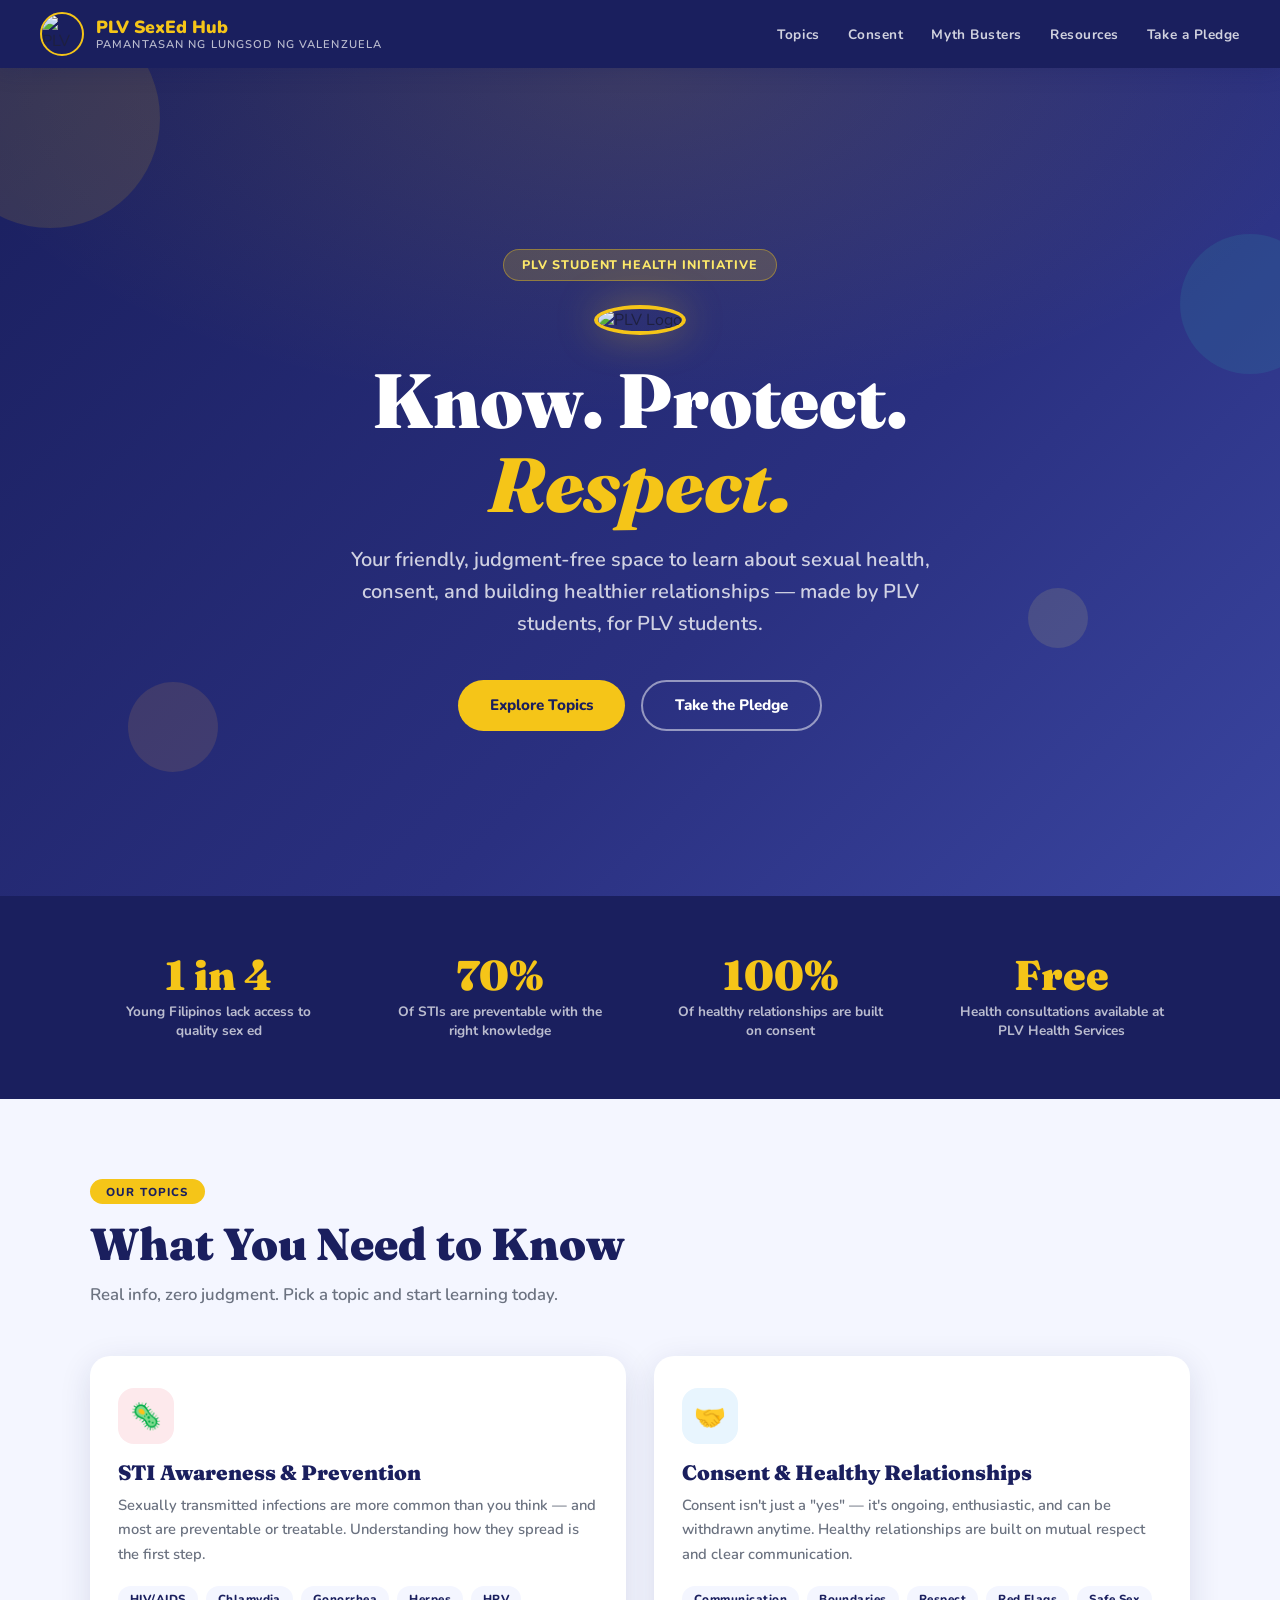
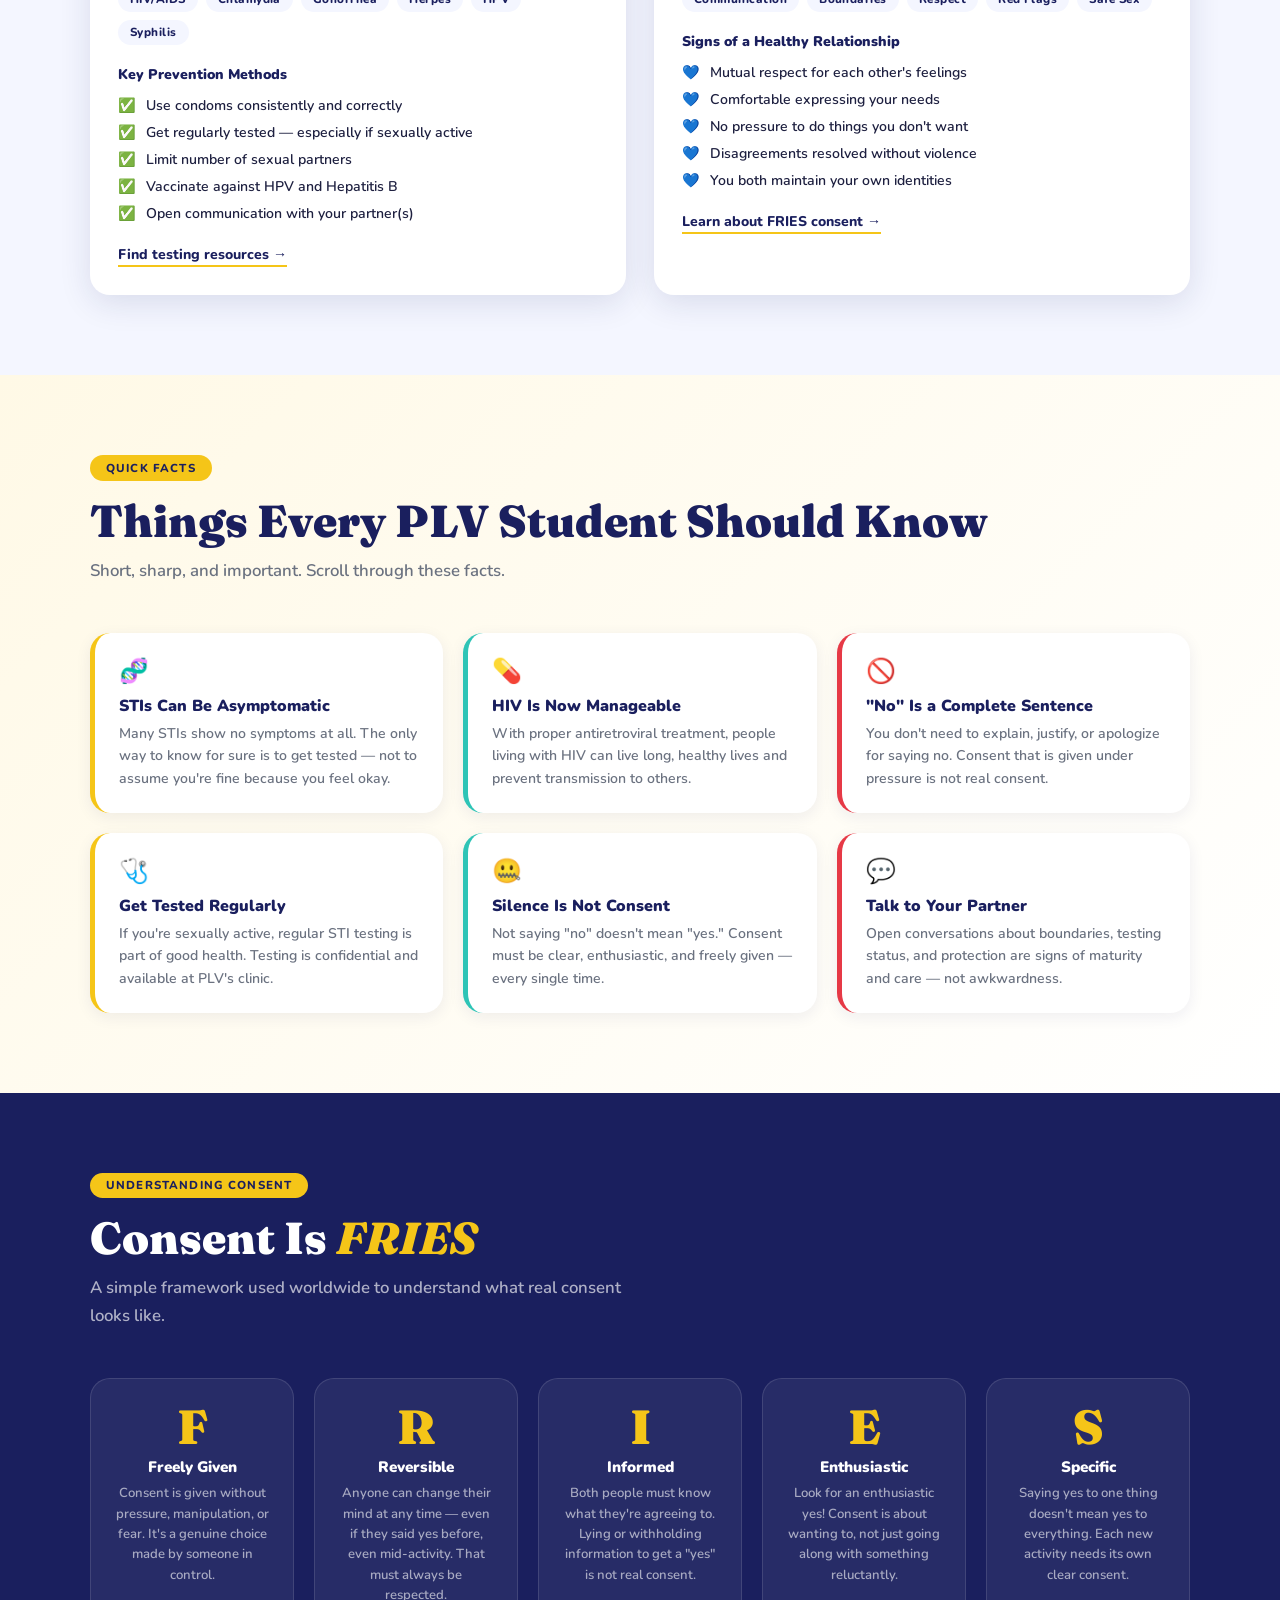
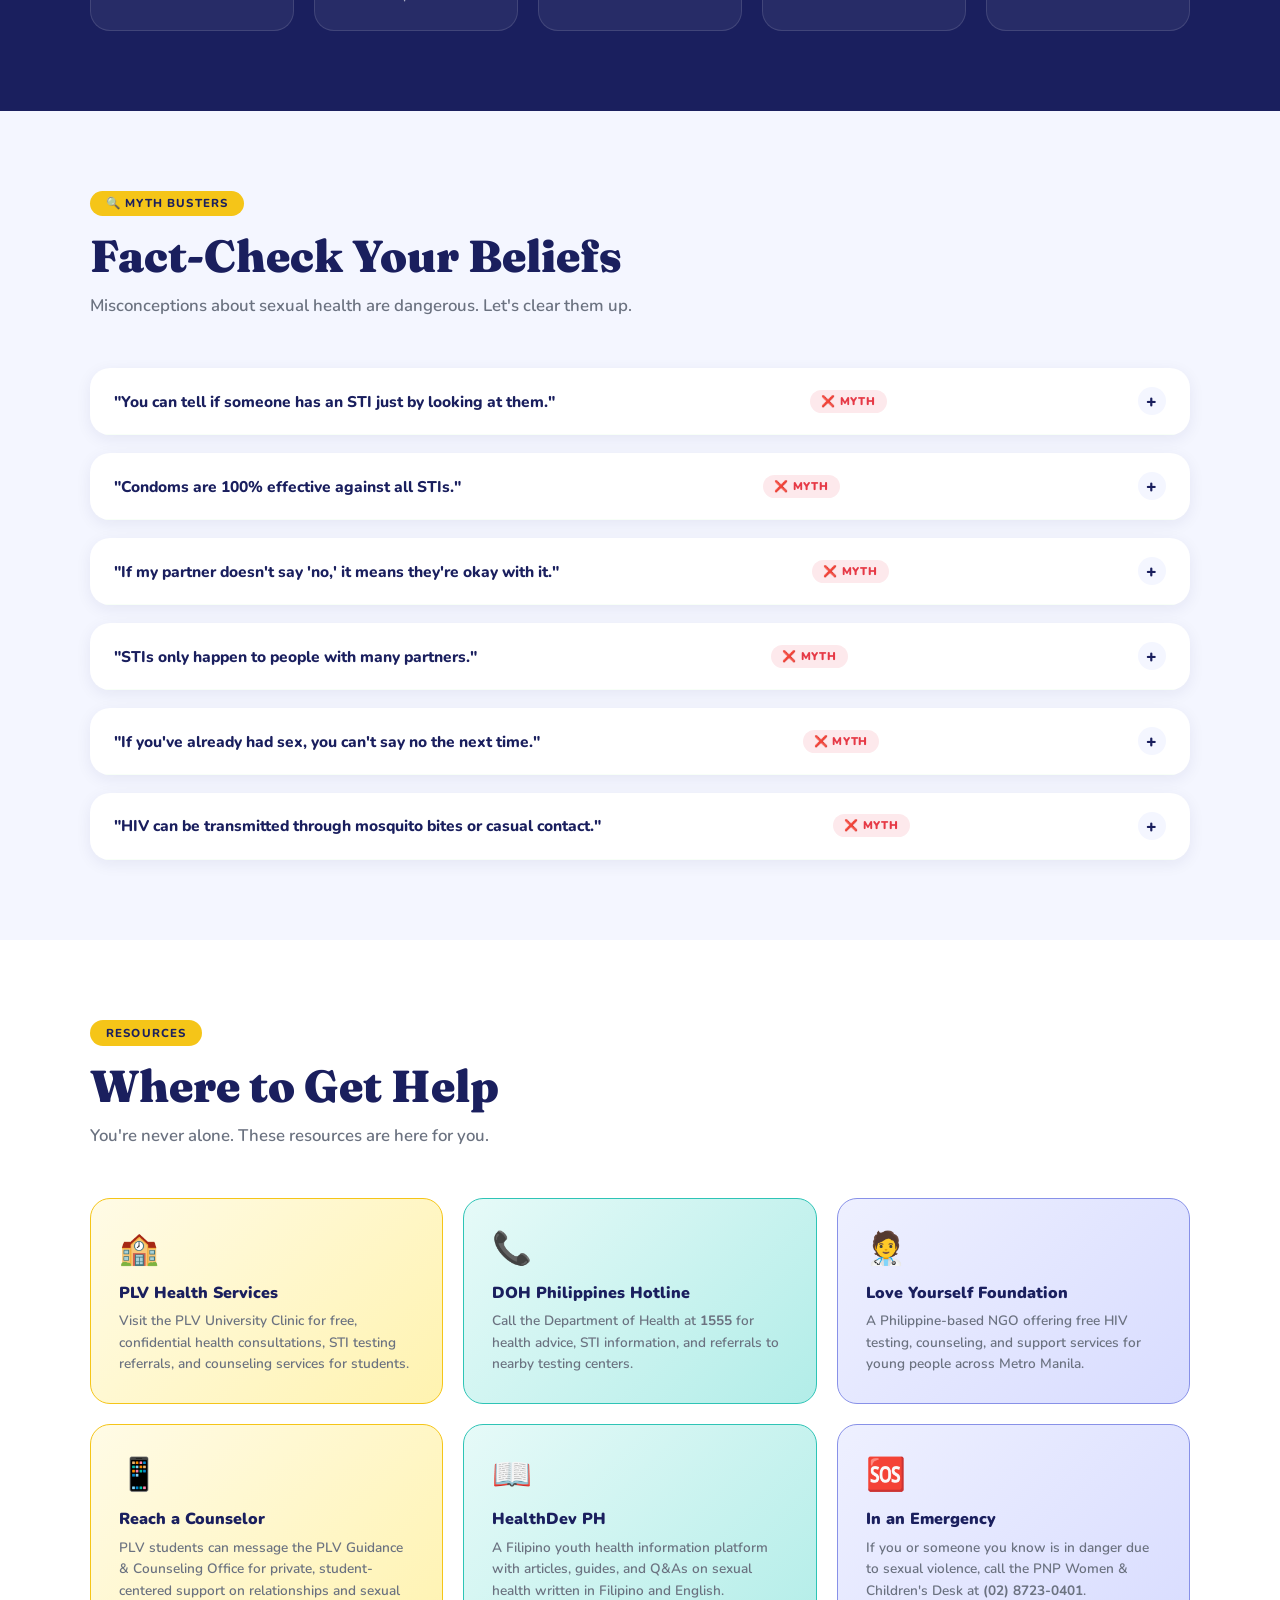
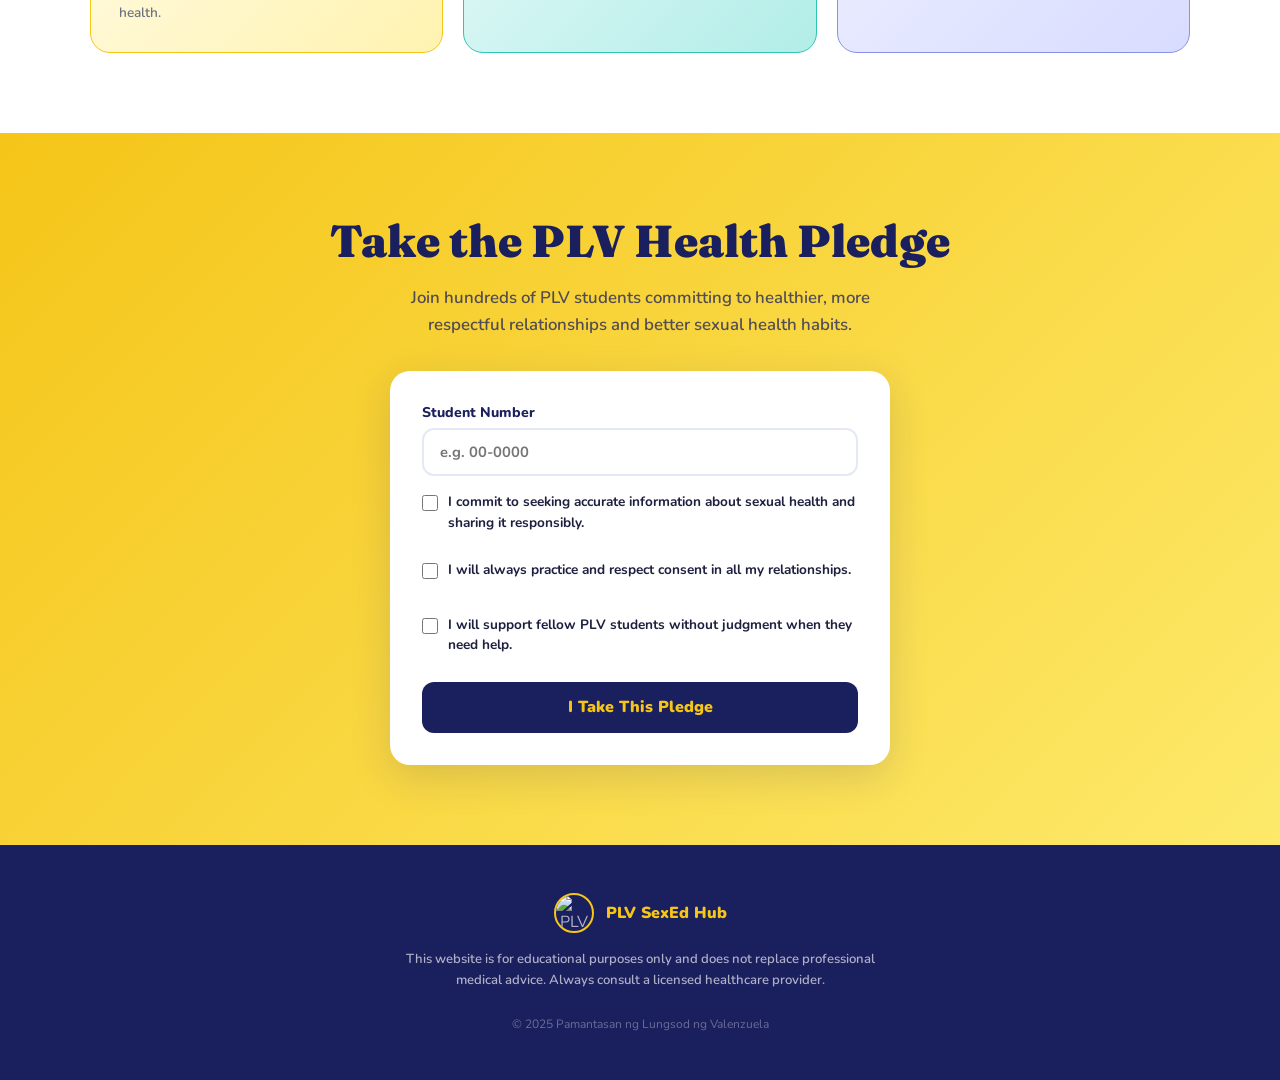
==== index.html @ 9dbe91ff "1" ====
<!DOCTYPE html>
<html lang="en">
<head>
<meta charset="UTF-8"/>
<meta name="viewport" content="width=device-width, initial-scale=1.0"/>
<title>PLV SexEd Hub — Know. Protect. Respect.</title>
<link rel="stylesheet" href="style.css">

</head>
<body>

<!-- NAV -->
<nav>
  <div class="nav-brand">
    <img class="nav-logo" src="assets/logo.jpg" alt="PLV Logo"/>
    <div class="nav-title">
      PLV SexEd Hub
      <span>Pamantasan ng Lungsod ng Valenzuela</span>
    </div>
  </div>
  <ul class="nav-links">
    <li><a href="#topics">Topics</a></li>
    <li><a href="#consent">Consent</a></li>
    <li><a href="#myths">Myth Busters</a></li>
    <li><a href="#resources">Resources</a></li>
    <li><a href="#pledge">Take a Pledge</a></li>
  </ul>
</nav>

<!-- HERO -->
<section class="hero">
  <div class="hero-bubbles">
    <div class="bubble"></div><div class="bubble"></div>
    <div class="bubble"></div><div class="bubble"></div>
  </div>
  <div style="position:relative;">
    <div class="hero-badge"> PLV Student Health Initiative</div>
    <div class="hero-logo-wrap">
      <img class="hero-logo" src="assets/logo.jpg" alt="PLV Logo"/>
    </div>
    <h1>Know. Protect.<br/><em>Respect.</em></h1>
    <p class="sub">Your friendly, judgment-free space to learn about sexual health, consent, and building healthier relationships — made by PLV students, for PLV students.</p>
    <div class="hero-ctas">
      <a href="#topics" class="btn btn-gold"> Explore Topics</a>
      <a href="#pledge" class="btn btn-outline"> Take the Pledge</a>
    </div>
  </div>
</section>

<!-- STATS STRIP -->
<div class="stats-strip">
  <div class="stats-inner">
    <div class="stat-card">
      <div class="stat-num">1 in 4</div>
      <div class="stat-label">Young Filipinos lack access to quality sex ed</div>
    </div>
    <div class="stat-card">
      <div class="stat-num">70%</div>
      <div class="stat-label">Of STIs are preventable with the right knowledge</div>
    </div>
    <div class="stat-card">
      <div class="stat-num">100%</div>
      <div class="stat-label">Of healthy relationships are built on consent</div>
    </div>
    <div class="stat-card">
      <div class="stat-num">Free</div>
      <div class="stat-label">Health consultations available at PLV Health Services</div>
    </div>
  </div>
</div>

<!-- TOPICS -->
<section id="topics">
  <div class="container">
    <span class="section-tag"> Our Topics</span>
    <h2 class="section-title">What You Need to Know</h2>
    <p class="section-sub">Real info, zero judgment. Pick a topic and start learning today.</p>
    <div class="topics-grid">

      <!-- STI Card -->
      <div class="topic-card">
        <div class="topic-card-header">
          <div class="topic-icon icon-sti">🦠</div>
          <h3>STI Awareness & Prevention</h3>
          <p>Sexually transmitted infections are more common than you think — and most are preventable or treatable. Understanding how they spread is the first step.</p>
        </div>
        <div class="topic-card-body">
          <div class="tag-list">
            <span class="tag">HIV/AIDS</span><span class="tag">Chlamydia</span>
            <span class="tag">Gonorrhea</span><span class="tag">Herpes</span>
            <span class="tag">HPV</span><span class="tag">Syphilis</span>
          </div>
          <h4 style="font-size:.88rem;font-weight:900;color:var(--navy);margin-bottom:.75rem;">Key Prevention Methods</h4>
          <ul style="list-style:none;display:flex;flex-direction:column;gap:.5rem;margin-bottom:1.25rem;">
            <li style="display:flex;gap:.6rem;align-items:flex-start;font-size:.88rem;font-weight:600;color:var(--text)"><span>✅</span> Use condoms consistently and correctly</li>
            <li style="display:flex;gap:.6rem;align-items:flex-start;font-size:.88rem;font-weight:600;color:var(--text)"><span>✅</span> Get regularly tested — especially if sexually active</li>
            <li style="display:flex;gap:.6rem;align-items:flex-start;font-size:.88rem;font-weight:600;color:var(--text)"><span>✅</span> Limit number of sexual partners</li>
            <li style="display:flex;gap:.6rem;align-items:flex-start;font-size:.88rem;font-weight:600;color:var(--text)"><span>✅</span> Vaccinate against HPV and Hepatitis B</li>
            <li style="display:flex;gap:.6rem;align-items:flex-start;font-size:.88rem;font-weight:600;color:var(--text)"><span>✅</span> Open communication with your partner(s)</li>
          </ul>
          <a href="#resources" class="learn-link">Find testing resources →</a>
        </div>
      </div>

      <!-- Consent Card -->
      <div class="topic-card">
        <div class="topic-card-header">
          <div class="topic-icon icon-consent">🤝</div>
          <h3>Consent & Healthy Relationships</h3>
          <p>Consent isn't just a "yes" — it's ongoing, enthusiastic, and can be withdrawn anytime. Healthy relationships are built on mutual respect and clear communication.</p>
        </div>
        <div class="topic-card-body">
          <div class="tag-list">
            <span class="tag">Communication</span><span class="tag">Boundaries</span>
            <span class="tag">Respect</span><span class="tag">Red Flags</span>
            <span class="tag">Safe Sex</span>
          </div>
          <h4 style="font-size:.88rem;font-weight:900;color:var(--navy);margin-bottom:.75rem;">Signs of a Healthy Relationship</h4>
          <ul style="list-style:none;display:flex;flex-direction:column;gap:.5rem;margin-bottom:1.25rem;">
            <li style="display:flex;gap:.6rem;align-items:flex-start;font-size:.88rem;font-weight:600;color:var(--text)"><span>💙</span> Mutual respect for each other's feelings</li>
            <li style="display:flex;gap:.6rem;align-items:flex-start;font-size:.88rem;font-weight:600;color:var(--text)"><span>💙</span> Comfortable expressing your needs</li>
            <li style="display:flex;gap:.6rem;align-items:flex-start;font-size:.88rem;font-weight:600;color:var(--text)"><span>💙</span> No pressure to do things you don't want</li>
            <li style="display:flex;gap:.6rem;align-items:flex-start;font-size:.88rem;font-weight:600;color:var(--text)"><span>💙</span> Disagreements resolved without violence</li>
            <li style="display:flex;gap:.6rem;align-items:flex-start;font-size:.88rem;font-weight:600;color:var(--text)"><span>💙</span> You both maintain your own identities</li>
          </ul>
          <a href="#consent" class="learn-link">Learn about FRIES consent →</a>
        </div>
      </div>

    </div>
  </div>
</section>

<!-- QUICK FACTS -->
<section class="facts-section">
  <div class="container">
    <span class="section-tag">Quick Facts</span>
    <h2 class="section-title">Things Every PLV Student Should Know</h2>
    <p class="section-sub">Short, sharp, and important. Scroll through these facts.</p>
    <div class="facts-grid">
      <div class="fact-card">
        <div class="emoji">🧬</div>
        <h4>STIs Can Be Asymptomatic</h4>
        <p>Many STIs show no symptoms at all. The only way to know for sure is to get tested — not to assume you're fine because you feel okay.</p>
      </div>
      <div class="fact-card teal">
        <div class="emoji">💊</div>
        <h4>HIV Is Now Manageable</h4>
        <p>With proper antiretroviral treatment, people living with HIV can live long, healthy lives and prevent transmission to others.</p>
      </div>
      <div class="fact-card red">
        <div class="emoji">🚫</div>
        <h4>"No" Is a Complete Sentence</h4>
        <p>You don't need to explain, justify, or apologize for saying no. Consent that is given under pressure is not real consent.</p>
      </div>
      <div class="fact-card">
        <div class="emoji">🩺</div>
        <h4>Get Tested Regularly</h4>
        <p>If you're sexually active, regular STI testing is part of good health. Testing is confidential and available at PLV's clinic.</p>
      </div>
      <div class="fact-card teal">
        <div class="emoji">🤐</div>
        <h4>Silence Is Not Consent</h4>
        <p>Not saying "no" doesn't mean "yes." Consent must be clear, enthusiastic, and freely given — every single time.</p>
      </div>
      <div class="fact-card red">
        <div class="emoji">💬</div>
        <h4>Talk to Your Partner</h4>
        <p>Open conversations about boundaries, testing status, and protection are signs of maturity and care — not awkwardness.</p>
      </div>
    </div>
  </div>
</section>

<!-- CONSENT: FRIES -->
<section class="consent-section" id="consent">
  <div class="container">
    <span class="section-tag"> Understanding Consent</span>
    <h2 class="section-title" style="color:var(--white)">Consent Is <em style="color:var(--gold)">FRIES</em></h2>
    <p class="section-sub">A simple framework used worldwide to understand what real consent looks like.</p>
    <div class="acronym-grid">
      <div class="acronym-card">
        <div class="acronym-letter">F</div>
        <div class="acronym-word">Freely Given</div>
        <div class="acronym-desc">Consent is given without pressure, manipulation, or fear. It's a genuine choice made by someone in control.</div>
      </div>
      <div class="acronym-card">
        <div class="acronym-letter">R</div>
        <div class="acronym-word">Reversible</div>
        <div class="acronym-desc">Anyone can change their mind at any time — even if they said yes before, even mid-activity. That must always be respected.</div>
      </div>
      <div class="acronym-card">
        <div class="acronym-letter">I</div>
        <div class="acronym-word">Informed</div>
        <div class="acronym-desc">Both people must know what they're agreeing to. Lying or withholding information to get a "yes" is not real consent.</div>
      </div>
      <div class="acronym-card">
        <div class="acronym-letter">E</div>
        <div class="acronym-word">Enthusiastic</div>
        <div class="acronym-desc">Look for an enthusiastic yes! Consent is about wanting to, not just going along with something reluctantly.</div>
      </div>
      <div class="acronym-card">
        <div class="acronym-letter">S</div>
        <div class="acronym-word">Specific</div>
        <div class="acronym-desc">Saying yes to one thing doesn't mean yes to everything. Each new activity needs its own clear consent.</div>
      </div>
    </div>
  </div>
</section>

<!-- MYTH BUSTERS -->
<section class="myths-section" id="myths">
  <div class="container">
    <span class="section-tag">🔍 Myth Busters</span>
    <h2 class="section-title">Fact-Check Your Beliefs</h2>
    <p class="section-sub">Misconceptions about sexual health are dangerous. Let's clear them up.</p>
    <div class="myth-list" id="mythList">

      <div class="myth-item">
        <div class="myth-q" onclick="toggleMyth(this)">
          <h4>"You can tell if someone has an STI just by looking at them."</h4>
          <span class="myth-badge">❌ MYTH</span>
          <div class="myth-toggle">+</div>
        </div>
        <div class="myth-ans">
          <span class="truth-tag">✔ THE TRUTH</span>
          <p>Most STIs have no visible symptoms at all. The only reliable way to know is through proper medical testing. Never assume someone's status based on appearance.</p>
        </div>
      </div>

      <div class="myth-item">
        <div class="myth-q" onclick="toggleMyth(this)">
          <h4>"Condoms are 100% effective against all STIs."</h4>
          <span class="myth-badge">❌ MYTH</span>
          <div class="myth-toggle">+</div>
        </div>
        <div class="myth-ans">
          <span class="truth-tag">✔ THE TRUTH</span>
          <p>Condoms are highly effective but not 100%. They greatly reduce the risk of HIV and most STIs, but some infections like HPV or herpes can spread through skin contact not covered by a condom. Still — always use one!</p>
        </div>
      </div>

      <div class="myth-item">
        <div class="myth-q" onclick="toggleMyth(this)">
          <h4>"If my partner doesn't say 'no,' it means they're okay with it."</h4>
          <span class="myth-badge">❌ MYTH</span>
          <div class="myth-toggle">+</div>
        </div>
        <div class="myth-ans">
          <span class="truth-tag">✔ THE TRUTH</span>
          <p>Consent must be clearly communicated, not assumed from silence. Some people freeze or feel unable to speak up. Always check in and look for enthusiastic, willing participation.</p>
        </div>
      </div>

      <div class="myth-item">
        <div class="myth-q" onclick="toggleMyth(this)">
          <h4>"STIs only happen to people with many partners."</h4>
          <span class="myth-badge">❌ MYTH</span>
          <div class="myth-toggle">+</div>
        </div>
        <div class="myth-ans">
          <span class="truth-tag">✔ THE TRUTH</span>
          <p>Anyone who is sexually active can contract an STI — it only takes one unprotected encounter. STIs don't discriminate based on how many partners someone has had.</p>
        </div>
      </div>

      <div class="myth-item">
        <div class="myth-q" onclick="toggleMyth(this)">
          <h4>"If you've already had sex, you can't say no the next time."</h4>
          <span class="myth-badge">❌ MYTH</span>
          <div class="myth-toggle">+</div>
        </div>
        <div class="myth-ans">
          <span class="truth-tag">✔ THE TRUTH</span>
          <p>Past consent never obligates future consent. Every encounter requires new, enthusiastic consent. Regardless of your history with someone, you always have the right to say no.</p>
        </div>
      </div>

      <div class="myth-item">
        <div class="myth-q" onclick="toggleMyth(this)">
          <h4>"HIV can be transmitted through mosquito bites or casual contact."</h4>
          <span class="myth-badge">❌ MYTH</span>
          <div class="myth-toggle">+</div>
        </div>
        <div class="myth-ans">
          <span class="truth-tag">✔ THE TRUTH</span>
          <p>HIV is transmitted through specific bodily fluids: blood, semen, vaginal fluids, and breast milk. You cannot get HIV from mosquitoes, hugging, sharing food, or casual everyday contact.</p>
        </div>
      </div>

    </div>
  </div>
</section>

<!-- RESOURCES -->
<section class="resources-section" id="resources">
  <div class="container">
    <span class="section-tag"> Resources</span>
    <h2 class="section-title">Where to Get Help</h2>
    <p class="section-sub">You're never alone. These resources are here for you.</p>
    <div class="resources-grid">
      <div class="resource-card rc-gold">
        <div class="r-icon">🏫</div>
        <h4>PLV Health Services</h4>
        <p>Visit the PLV University Clinic for free, confidential health consultations, STI testing referrals, and counseling services for students.</p>
      </div>
      <div class="resource-card rc-teal">
        <div class="r-icon">📞</div>
        <h4>DOH Philippines Hotline</h4>
        <p>Call the Department of Health at <strong>1555</strong> for health advice, STI information, and referrals to nearby testing centers.</p>
      </div>
      <div class="resource-card rc-navy">
        <div class="r-icon">🧑‍⚕️</div>
        <h4>Love Yourself Foundation</h4>
        <p>A Philippine-based NGO offering free HIV testing, counseling, and support services for young people across Metro Manila.</p>
      </div>
      <div class="resource-card rc-gold">
        <div class="r-icon">📱</div>
        <h4>Reach a Counselor</h4>
        <p>PLV students can message the PLV Guidance & Counseling Office for private, student-centered support on relationships and sexual health.</p>
      </div>
      <div class="resource-card rc-teal">
        <div class="r-icon">📖</div>
        <h4>HealthDev PH</h4>
        <p>A Filipino youth health information platform with articles, guides, and Q&As on sexual health written in Filipino and English.</p>
      </div>
      <div class="resource-card rc-navy">
        <div class="r-icon">🆘</div>
        <h4>In an Emergency</h4>
        <p>If you or someone you know is in danger due to sexual violence, call the PNP Women & Children's Desk at <strong>(02) 8723-0401</strong>.</p>
      </div>
    </div>
  </div>
</section>

<!-- PLEDGE -->
<section class="pledge-section" id="pledge">
  <div class="container">
    <h2>Take the PLV Health Pledge </h2>
    <p>Join hundreds of PLV students committing to healthier, more respectful relationships and better sexual health habits.</p>
    <div class="pledge-box">
      <div id="pledge-form">
        <label for="pStudentNum">Student Number</label>
        <input id="pStudentNum" type="text" placeholder="e.g. 00-0000"/>
        <div class="pledge-check">
          <input type="checkbox" id="p1"/>
          <label for="p1">I commit to seeking accurate information about sexual health and sharing it responsibly.</label>
        </div>
        <div class="pledge-check">
          <input type="checkbox" id="p2"/>
          <label for="p2">I will always practice and respect consent in all my relationships.</label>
        </div>
        <div class="pledge-check">
          <input type="checkbox" id="p3"/>
          <label for="p3">I will support fellow PLV students without judgment when they need help.</label>
        </div>
        <button class="btn-submit" onclick="submitPledge()"> I Take This Pledge</button>
      </div>
      <div id="pledge-thanks">
        <div class="check-big">🎉</div>
        <h3>Thank you for pledging!</h3>
        <p>You're now part of the PLV health advocacy community. Together, we create a safer, healthier campus.</p>
      </div>
    </div>
  </div>
</section>

<!-- FOOTER -->
<footer>
  <div class="f-logo">
    <img src="assets/logo.jpg" alt="PLV Logo"/>
    <span>PLV SexEd Hub</span>
  </div>
  <p>This website is for educational purposes only and does not replace professional medical advice. Always consult a licensed healthcare provider.</p>
  <div class="disclaimer">© 2025 Pamantasan ng Lungsod ng Valenzuela </div>
</footer>

<script>
  function toggleMyth(el) {
    const item = el.closest('.myth-item');
    item.classList.toggle('open');
  }

  function submitPledge() {
    const StudentNum = document.getElementById('pname').value.trim();
    const c1 = document.getElementById('p1').checked;
    const c2 = document.getElementById('p2').checked;
    const c3 = document.getElementById('p3').checked;
    if (!StudentNum) { alert('Please enter your student number first '); return; }
    if (!c1 || !c2 || !c3) { alert('Please check all three pledge statements to continue.'); return; }
    document.getElementById('pledge-form').style.display = 'none';
    document.getElementById('pledge-thanks').style.display = 'block';
  }
</script>

</body>
</html>
---- style.css ----
@import url('https://fonts.googleapis.com/css2?family=Nunito:wght@400;600;700;800;900&family=Fraunces:ital,wght@0,700;0,900;1,700&display=swap');

:root {
  --navy: #1a1f5e;
  --gold: #f5c518;
  --gold-light: #fde96a;
  --red: #e63946;
  --teal: #2ec4b6;
  --peach: #ffb347;
  --white: #fff;
  --soft: #f4f6ff;
  --text: #1e2040;
  --muted: #6b7280;
  --radius: 20px;
  --shadow: 0 8px 32px rgba(26,31,94,0.12);
}

*, *::before, *::after {
  box-sizing: border-box;
  margin: 0;
  padding: 0;
}

  html { scroll-behavior: smooth; }

  body {
    font-family: 'Nunito', sans-serif;
    background: var(--soft);
    color: var(--text);
    overflow-x: hidden;
  }

  /* ── NAV ── */
  nav {
    position: sticky; top: 0; z-index: 100;
    background: var(--navy);
    display: flex; align-items: center; justify-content: space-between;
    padding: 0.75rem 2.5rem;
    box-shadow: 0 2px 20px rgba(26,31,94,0.25);
  }
  .nav-brand { display: flex; align-items: center; gap: 0.75rem; }
  .nav-logo {
    width: 44px; height: 44px; border-radius: 50%;
    border: 2px solid var(--gold);
    object-fit: cover;
  }
  .nav-title { color: var(--gold); font-weight: 900; font-size: 1.1rem; line-height: 1.2; }
  .nav-title span { display: block; color: rgba(255,255,255,0.7); font-weight: 600; font-size: 0.7rem; letter-spacing: 0.1em; text-transform: uppercase; }
  .nav-links { display: flex; gap: 1.75rem; list-style: none; }
  .nav-links a {
    color: rgba(255,255,255,0.8); text-decoration: none;
    font-weight: 700; font-size: 0.85rem; letter-spacing: 0.04em;
    transition: color 0.2s;
  }
  .nav-links a:hover { color: var(--gold); }

  /* ── HERO ── */
  .hero {
    min-height: 92vh;
    background: linear-gradient(135deg, var(--navy) 0%, #2a3080 60%, #3a45a0 100%);
    display: grid; place-items: center;
    text-align: center;
    padding: 5rem 2rem 4rem;
    position: relative; overflow: hidden;
  }
  .hero::before {
    content: '';
    position: absolute; inset: 0;
    background: radial-gradient(ellipse 80% 60% at 50% 0%, rgba(245,197,24,0.12) 0%, transparent 70%);
  }
  .hero-bubbles {
    position: absolute; inset: 0; pointer-events: none;
  }
  .bubble {
    position: absolute; border-radius: 50%;
    animation: float linear infinite;
    opacity: 0.12;
  }
  .bubble:nth-child(1) { width:220px;height:220px; background:var(--gold); top:-60px;left:-60px; animation-duration:18s; }
  .bubble:nth-child(2) { width:140px;height:140px; background:var(--teal); top:20%;right:-40px; animation-duration:13s; animation-delay:-4s; }
  .bubble:nth-child(3) { width:90px;height:90px; background:var(--peach); bottom:15%;left:10%; animation-duration:10s; animation-delay:-8s; }
  .bubble:nth-child(4) { width:60px;height:60px; background:var(--gold-light); bottom:30%;right:15%; animation-duration:8s; animation-delay:-2s; }
  @keyframes float {
    0%,100% { transform: translateY(0) scale(1); }
    50% { transform: translateY(-24px) scale(1.05); }
  }

  .hero-badge {
    display: inline-flex; align-items: center; gap: 0.5rem;
    background: rgba(245,197,24,0.18); border: 1.5px solid rgba(245,197,24,0.4);
    color: var(--gold-light); border-radius: 999px;
    padding: 0.4rem 1.1rem; font-size: 0.78rem; font-weight: 800;
    letter-spacing: 0.08em; text-transform: uppercase;
    margin-bottom: 1.5rem;
    animation: fadeUp 0.8s ease both;
  }
  .hero-logo-wrap {
    margin-bottom: 1.5rem;
    animation: fadeUp 0.8s ease 0.1s both;
  }
  .hero-logo {
    width: 110px; height: 110px;
    border-radius: 50%; border: 4px solid var(--gold);
    box-shadow: 0 0 40px rgba(245,197,24,0.35);
    object-fit: cover;
  }
  .hero h1 {
    font-family: 'Fraunces', serif; font-weight: 900;
    font-size: clamp(2.6rem, 6vw, 5rem);
    color: var(--white); line-height: 1.1;
    margin-bottom: 1rem;
    animation: fadeUp 0.8s ease 0.2s both;
  }
  .hero h1 em { color: var(--gold); font-style: italic; }
  .hero p.sub {
    font-size: clamp(1rem, 2.5vw, 1.25rem);
    color: rgba(255,255,255,0.78);
    max-width: 600px; margin: 0 auto 2.5rem;
    font-weight: 600; line-height: 1.6;
    animation: fadeUp 0.8s ease 0.35s both;
  }
  .hero-ctas {
    display: flex; flex-wrap: wrap; gap: 1rem; justify-content: center;
    animation: fadeUp 0.8s ease 0.5s both;
  }
  .btn {
    display: inline-flex; align-items: center; gap: 0.5rem;
    padding: 0.85rem 2rem; border-radius: 999px;
    font-weight: 800; font-size: 0.95rem; text-decoration: none;
    cursor: pointer; border: none; transition: transform 0.18s, box-shadow 0.18s;
  }
  .btn:hover { transform: translateY(-3px); box-shadow: 0 12px 28px rgba(0,0,0,0.2); }
  .btn-gold { background: var(--gold); color: var(--navy); }
  .btn-outline { background: transparent; color: var(--white); border: 2.5px solid rgba(255,255,255,0.5); }
  .btn-outline:hover { border-color: var(--white); }

  @keyframes fadeUp {
    from { opacity: 0; transform: translateY(28px); }
    to   { opacity: 1; transform: translateY(0); }
  }

  /* ── SECTION WRAPPER ── */
  section { padding: 5rem 2rem; }
  .container { max-width: 1100px; margin: 0 auto; }
  .section-tag {
    display: inline-block; background: var(--gold); color: var(--navy);
    font-weight: 800; font-size: 0.72rem; letter-spacing: 0.1em;
    text-transform: uppercase; border-radius: 999px;
    padding: 0.3rem 1rem; margin-bottom: 0.8rem;
  }
  h2.section-title {
    font-family: 'Fraunces', serif; font-size: clamp(1.8rem, 4vw, 2.8rem);
    font-weight: 900; color: var(--navy); line-height: 1.2; margin-bottom: 0.6rem;
  }
  p.section-sub {
    font-size: 1.05rem; color: var(--muted); max-width: 560px;
    font-weight: 600; line-height: 1.65; margin-bottom: 3rem;
  }

  /* ── STATS STRIP ── */
  .stats-strip {
    background: var(--navy);
    padding: 2.5rem 2rem;
  }
  .stats-inner {
    max-width: 1100px; margin: 0 auto;
    display: grid; grid-template-columns: repeat(auto-fit, minmax(180px,1fr));
    gap: 1.5rem; text-align: center;
  }
  .stat-card { padding: 1.2rem; }
  .stat-num {
    font-family: 'Fraunces', serif; font-size: 2.6rem;
    font-weight: 900; color: var(--gold); line-height: 1;
  }
  .stat-label { color: rgba(255,255,255,0.7); font-weight: 700; font-size: 0.85rem; margin-top: 0.3rem; }

  /* ── TOPIC CARDS ── */
  .topics-grid {
    display: grid;
    grid-template-columns: repeat(auto-fit, minmax(310px,1fr));
    gap: 1.75rem;
  }
  .topic-card {
    background: var(--white); border-radius: var(--radius);
    box-shadow: var(--shadow); overflow: hidden;
    transition: transform 0.22s, box-shadow 0.22s;
  }
  .topic-card:hover { transform: translateY(-6px); box-shadow: 0 18px 48px rgba(26,31,94,0.15); }
  .topic-card-header {
    padding: 2rem 1.75rem 1.25rem;
  }
  .topic-icon {
    width: 56px; height: 56px; border-radius: 16px;
    display: grid; place-items: center;
    font-size: 1.6rem; margin-bottom: 1rem;
  }
  .icon-sti { background: #fde9ec; }
  .icon-consent { background: #e8f5fe; }
  .topic-card h3 {
    font-family: 'Fraunces', serif; font-size: 1.3rem;
    font-weight: 900; color: var(--navy); margin-bottom: 0.5rem;
  }
  .topic-card p { color: var(--muted); font-weight: 600; font-size: 0.92rem; line-height: 1.65; }
  .topic-card-body { padding: 0 1.75rem 1.75rem; }
  .tag-list { display: flex; flex-wrap: wrap; gap: 0.5rem; margin-bottom: 1.25rem; }
  .tag {
    background: var(--soft); color: var(--navy);
    font-size: 0.73rem; font-weight: 800; padding: 0.3rem 0.75rem;
    border-radius: 999px; letter-spacing: 0.04em;
  }
  .learn-link {
    color: var(--navy); font-weight: 800; font-size: 0.88rem;
    text-decoration: none; display: inline-flex; align-items: center; gap: 0.4rem;
    border-bottom: 2px solid var(--gold); padding-bottom: 1px;
    transition: gap 0.18s;
  }
  .learn-link:hover { gap: 0.7rem; }

  /* ── QUICK FACTS ── */
  .facts-section { background: linear-gradient(135deg, #fff9e6 0%, #fff 100%); }
  .facts-grid {
    display: grid;
    grid-template-columns: repeat(3, 1fr);
    gap: 1.25rem;
  }
  .fact-card {
    background: var(--white); border-radius: var(--radius);
    border-left: 5px solid var(--gold);
    padding: 1.4rem 1.5rem;
    box-shadow: 0 4px 16px rgba(26,31,94,0.07);
    transition: transform 0.2s;
  }
  .fact-card:hover { transform: translateX(3px); }
  .fact-card.teal { border-color: var(--teal); }
  .fact-card.red  { border-color: var(--red); }
  .fact-card .emoji { font-size: 1.5rem; margin-bottom: 0.5rem; }
  .fact-card h4 { font-weight: 900; color: var(--navy); margin-bottom: 0.35rem; font-size: 1rem; }
  .fact-card p { font-size: 0.88rem; color: var(--muted); font-weight: 600; line-height: 1.6; }

  /* ── CONSENT SECTION ── */
  .consent-section { background: var(--navy); }
  .consent-section .section-tag { background: var(--gold); color: var(--navy); }
  .consent-section h2.section-title { color: var(--white); }
  .consent-section p.section-sub { color: rgba(255,255,255,0.65); }
  .acronym-grid {
    display: grid;
    grid-template-columns: repeat(auto-fit, minmax(200px,1fr));
    gap: 1.25rem;
  }
  .acronym-card {
    background: rgba(255,255,255,0.06);
    border: 1.5px solid rgba(255,255,255,0.12);
    border-radius: var(--radius);
    padding: 1.5rem;
    transition: background 0.2s, transform 0.2s;
    text-align: center;
  }
  .acronym-card:hover { background: rgba(245,197,24,0.1); transform: translateY(-4px); }
  .acronym-letter {
    font-family: 'Fraunces', serif; font-size: 3rem;
    font-weight: 900; color: var(--gold); line-height: 1;
    margin-bottom: 0.4rem;
  }
  .acronym-word { font-weight: 900; color: var(--white); font-size: 0.95rem; margin-bottom: 0.4rem; }
  .acronym-desc { font-size: 0.82rem; color: rgba(255,255,255,0.6); font-weight: 600; line-height: 1.55; }

  /* ── MYTH BUSTERS ── */
  .myths-section { background: var(--soft); }
  .myth-list { display: flex; flex-direction: column; gap: 1.1rem; }
  .myth-item {
    background: var(--white); border-radius: var(--radius);
    overflow: hidden; box-shadow: 0 4px 16px rgba(26,31,94,0.07);
    cursor: pointer;
  }
  .myth-q {
    display: flex; align-items: center; justify-content: space-between;
    padding: 1.2rem 1.5rem;
  }
  .myth-q h4 { font-weight: 800; color: var(--navy); font-size: 0.97rem; }
  .myth-badge {
    background: #fde9ec; color: var(--red);
    font-size: 0.7rem; font-weight: 900; letter-spacing: 0.06em;
    padding: 0.25rem 0.7rem; border-radius: 999px;
    white-space: nowrap; margin-left: 1rem; flex-shrink: 0;
  }
  .myth-toggle {
    width: 28px; height: 28px; border-radius: 50%;
    background: var(--soft); display: grid; place-items: center;
    font-size: 1.1rem; font-weight: 900; color: var(--navy);
    transition: transform 0.3s, background 0.2s; flex-shrink: 0; margin-left: 0.75rem;
  }
  .myth-item.open .myth-toggle { transform: rotate(45deg); background: var(--gold); }
  .myth-ans {
    max-height: 0; overflow: hidden;
    transition: max-height 0.4s ease, padding 0.3s;
    padding: 0 1.5rem;
    background: #f8fff8;
    border-top: 1px solid transparent;
  }
  .myth-item.open .myth-ans {
    max-height: 200px; padding: 1rem 1.5rem 1.25rem;
    border-top-color: #d1f0d1;
  }
  .myth-ans .truth-tag {
    display: inline-block; background: #d1f0d1; color: #1a7a3a;
    font-size: 0.7rem; font-weight: 900; padding: 0.2rem 0.65rem;
    border-radius: 999px; margin-bottom: 0.5rem; letter-spacing: 0.06em;
  }
  .myth-ans p { font-size: 0.9rem; color: var(--text); font-weight: 600; line-height: 1.65; }

  /* ── RESOURCES ── */
  .resources-section { background: var(--white); }
  .resources-grid {
    display: grid;
    grid-template-columns: repeat(3, 1fr);
    gap: 1.25rem;
  }
  .resource-card {
    border-radius: var(--radius); padding: 1.75rem;
    transition: transform 0.2s, box-shadow 0.2s;
    cursor: pointer;
  }
  .resource-card:hover { transform: translateY(-3px); box-shadow: 0 14px 40px rgba(0,0,0,0.1); }
  .rc-gold { background: linear-gradient(135deg, #fffbe6, #fff3b0); border: 1.5px solid #f5c518; }
  .rc-teal { background: linear-gradient(135deg, #e6faf8, #b2ede8); border: 1.5px solid var(--teal); }
  .rc-navy { background: linear-gradient(135deg, #eef0ff, #d8dcff); border: 1.5px solid #8891e8; }
  .resource-card .r-icon { font-size: 2rem; margin-bottom: 0.75rem; }
  .resource-card h4 { font-weight: 900; color: var(--navy); font-size: 1rem; margin-bottom: 0.4rem; }
  .resource-card p { font-size: 0.85rem; color: var(--muted); font-weight: 600; line-height: 1.6; }

  /* ── PLEDGE ── */
  .pledge-section {
    background: linear-gradient(135deg, var(--gold) 0%, var(--gold-light) 100%);
    text-align: center; padding: 5rem 2rem;
  }
  .pledge-section h2 {
    font-family: 'Fraunces', serif; font-size: clamp(1.8rem, 4vw, 2.8rem);
    font-weight: 900; color: var(--navy); margin-bottom: 1rem;
  }
  .pledge-section p {
    font-size: 1.05rem; color: rgba(26,31,94,0.75);
    max-width: 520px; margin: 0 auto 2rem;
    font-weight: 600; line-height: 1.65;
  }
  .pledge-box {
    max-width: 500px; margin: 0 auto;
    background: var(--white); border-radius: var(--radius);
    padding: 2rem; box-shadow: 0 12px 40px rgba(26,31,94,0.15);
    text-align: left;
  }
  .pledge-box label { display: block; font-weight: 800; color: var(--navy); margin-bottom: 0.4rem; font-size: 0.88rem; }
  .pledge-box input, .pledge-box select {
    width: 100%; padding: 0.75rem 1rem;
    border: 2px solid #e5e8f5; border-radius: 12px;
    font-family: 'Nunito', sans-serif; font-weight: 700;
    font-size: 0.92rem; color: var(--navy);
    margin-bottom: 1rem; outline: none; transition: border-color 0.2s;
  }
  .pledge-box input:focus, .pledge-box select:focus { border-color: var(--navy); }
  .pledge-check {
    display: flex; gap: 0.6rem; align-items: flex-start; margin-bottom: 1.25rem;
  }
  .pledge-check input[type=checkbox] { margin-top: 3px; accent-color: var(--navy); width: 16px; height: 16px; flex-shrink: 0; }
  .pledge-check label { font-size: 0.85rem; font-weight: 700; color: var(--text); line-height: 1.5; }
  .btn-submit {
    width: 100%; background: var(--navy); color: var(--gold);
    font-family: 'Nunito', sans-serif; font-weight: 900;
    font-size: 1rem; padding: 0.9rem; border: none;
    border-radius: 12px; cursor: pointer;
    transition: transform 0.18s, box-shadow 0.18s;
  }
  .btn-submit:hover { transform: translateY(-2px); box-shadow: 0 8px 24px rgba(26,31,94,0.25); }
  #pledge-thanks { display: none; text-align: center; padding: 1rem; }
  #pledge-thanks .check-big { font-size: 3rem; }
  #pledge-thanks h3 { font-family: 'Fraunces', serif; font-size: 1.4rem; font-weight: 900; color: var(--navy); margin-bottom: 0.3rem; }
  #pledge-thanks p { font-size: 0.9rem; color: var(--muted); font-weight: 700; }

  /* ── FOOTER ── */
  footer {
    background: var(--navy); color: rgba(255,255,255,0.65);
    padding: 3rem 2rem; text-align: center;
  }
  footer .f-logo { display: flex; align-items: center; justify-content: center; gap: 0.75rem; margin-bottom: 1rem; }
  footer .f-logo img { width: 40px; height: 40px; border-radius: 50%; border: 2px solid var(--gold); object-fit: cover; }
  footer .f-logo span { color: var(--gold); font-weight: 900; font-size: 1rem; }
  footer p { font-size: 0.82rem; max-width: 500px; margin: 0 auto 0.5rem; line-height: 1.65; font-weight: 600; }
  footer .disclaimer { font-size: 0.75rem; margin-top: 1.5rem; color: rgba(255,255,255,0.35); }

  /* Responsive */
  @media (max-width: 900px) {
    .facts-grid { grid-template-columns: repeat(2, 1fr); }
    .resources-grid { grid-template-columns: repeat(2, 1fr); }
  }
  @media (max-width: 640px) {
    nav { padding: 0.75rem 1.25rem; }
    .nav-links { display: none; }
    section { padding: 3.5rem 1.25rem; }
    .facts-grid { grid-template-columns: 1fr; }
    .resources-grid { grid-template-columns: 1fr; }
  }
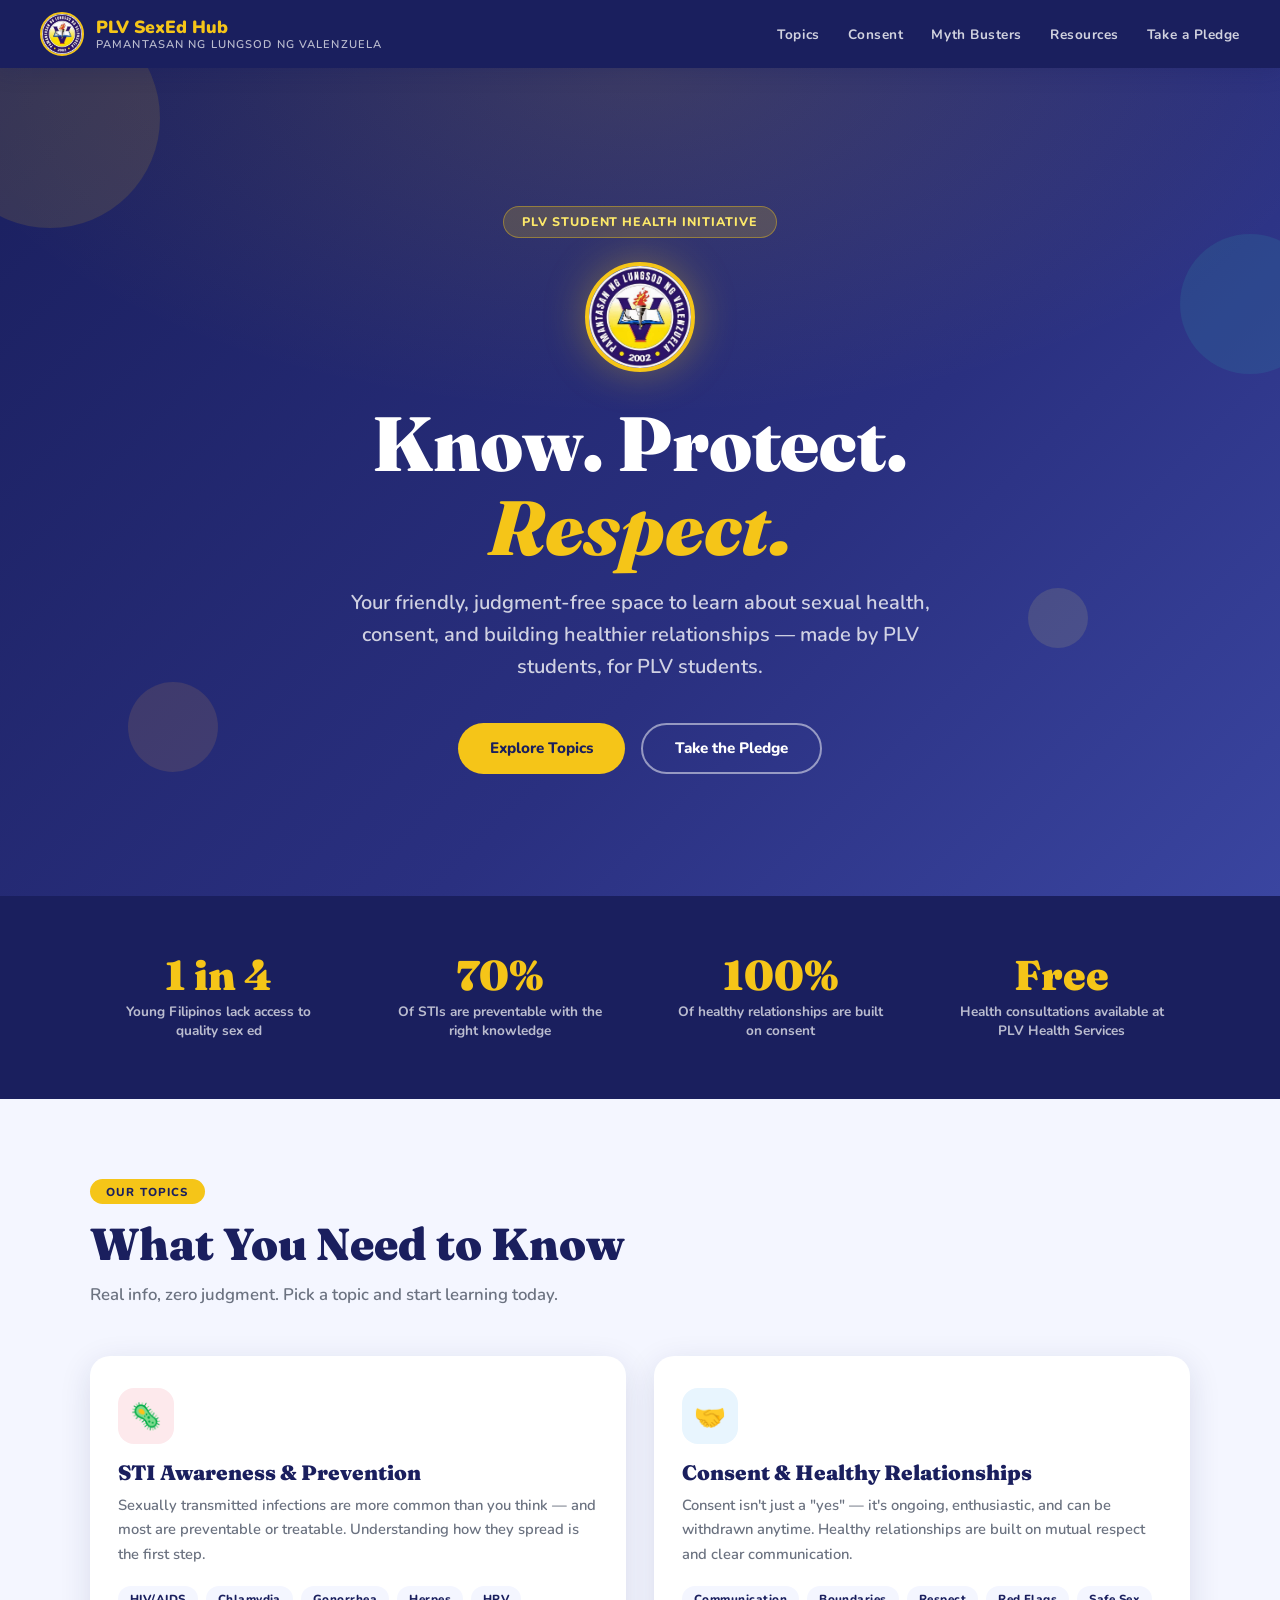
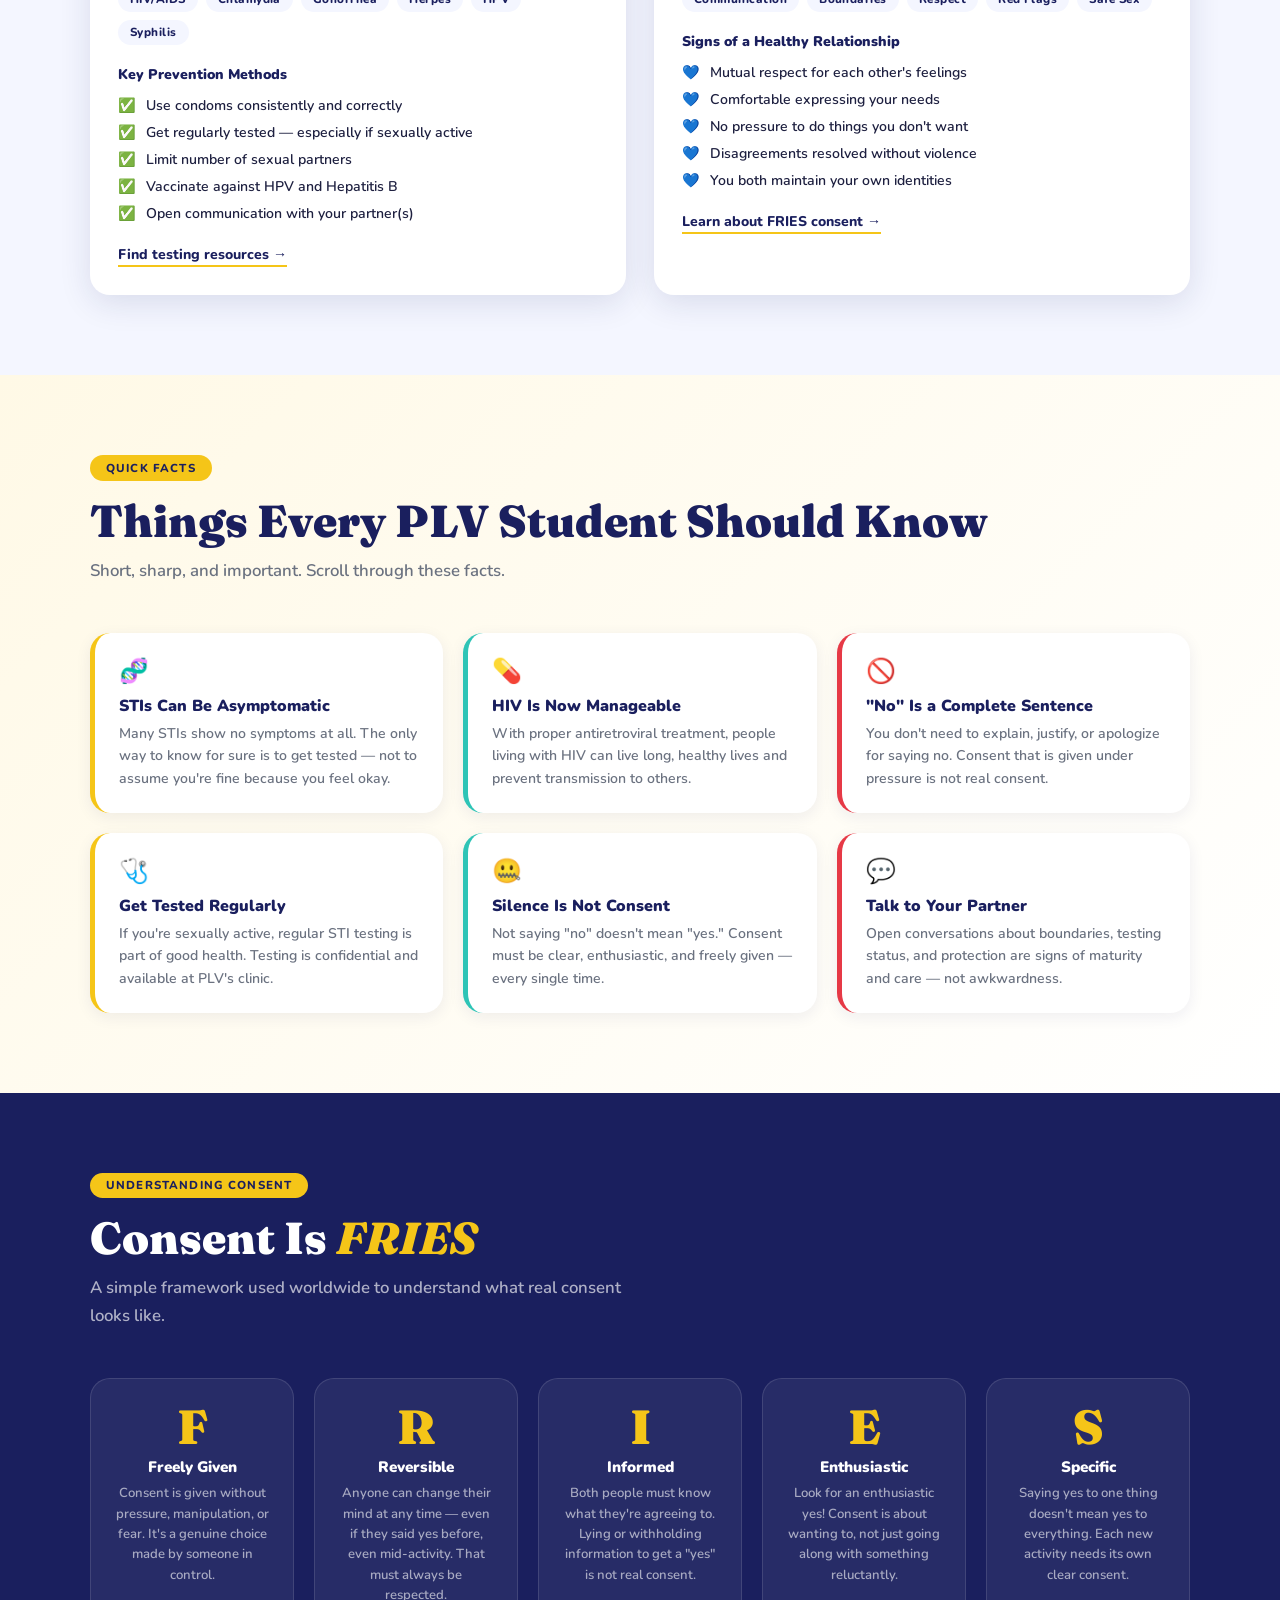
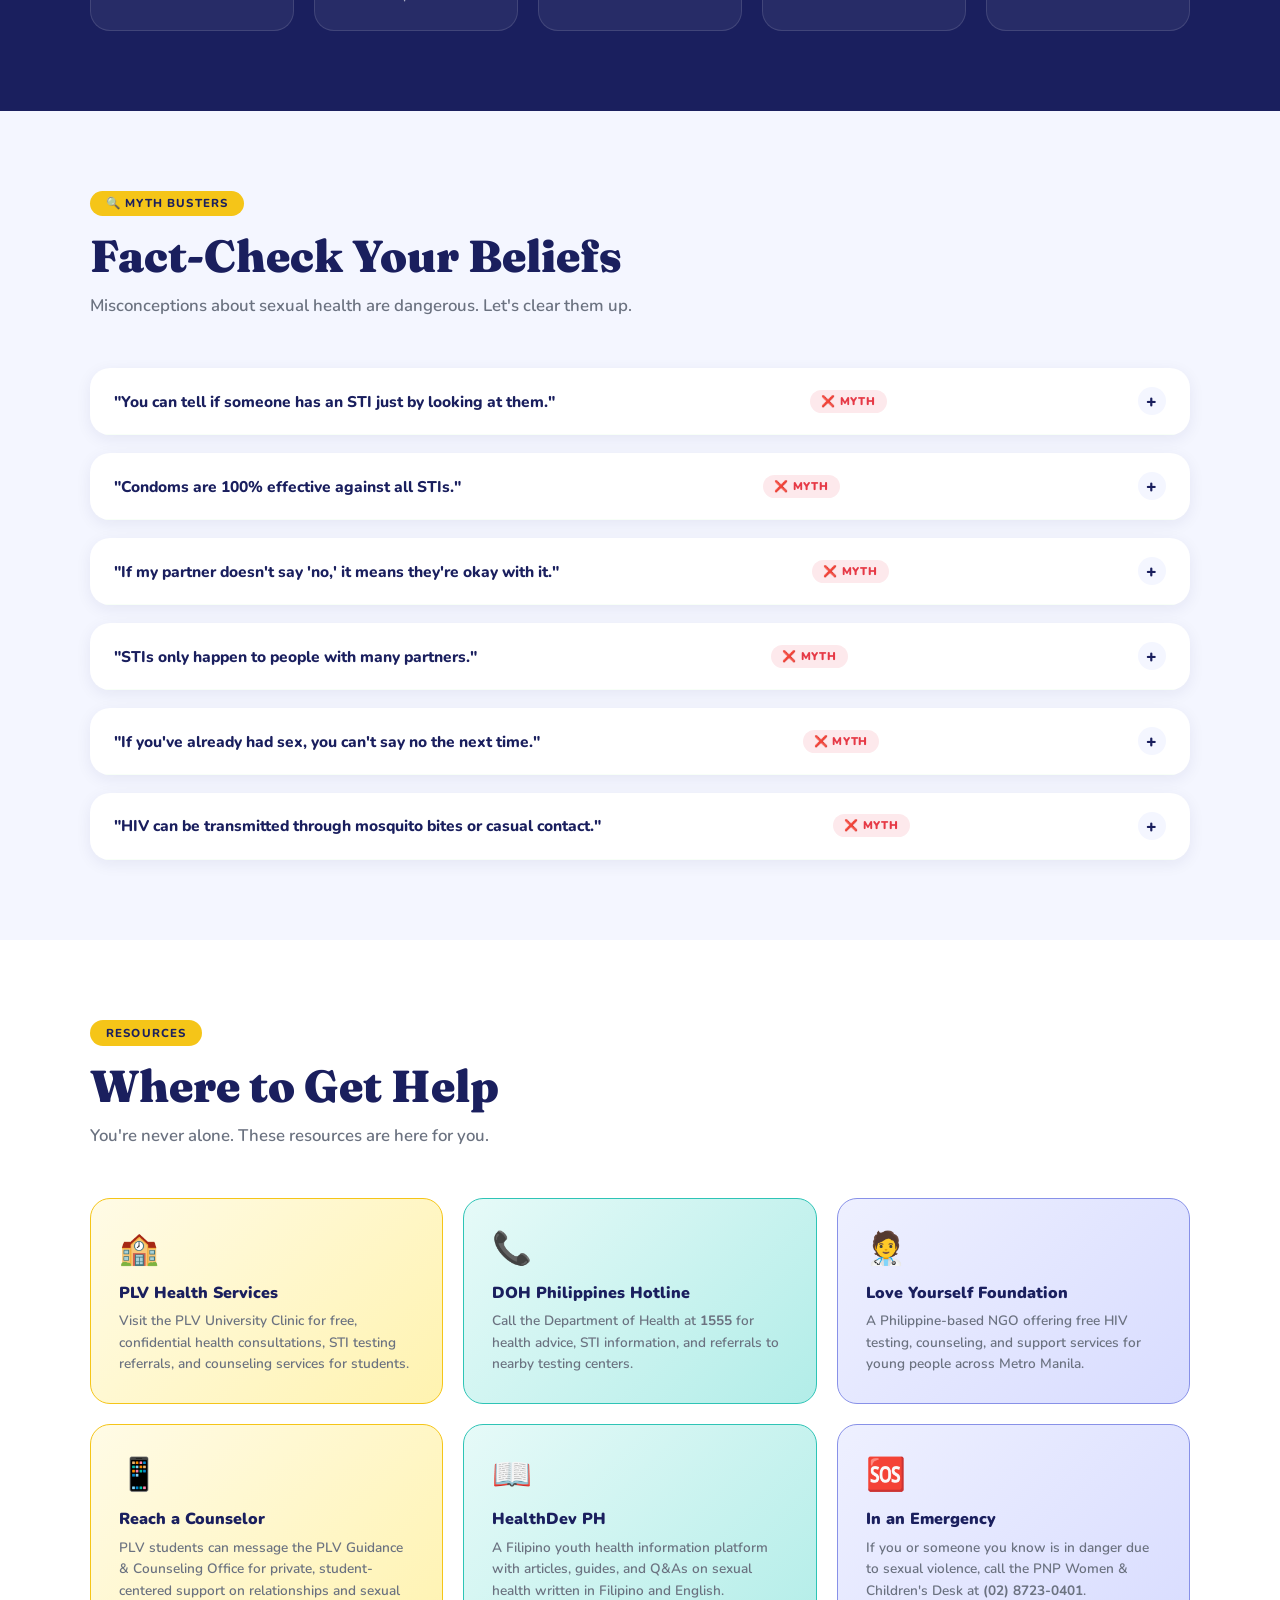
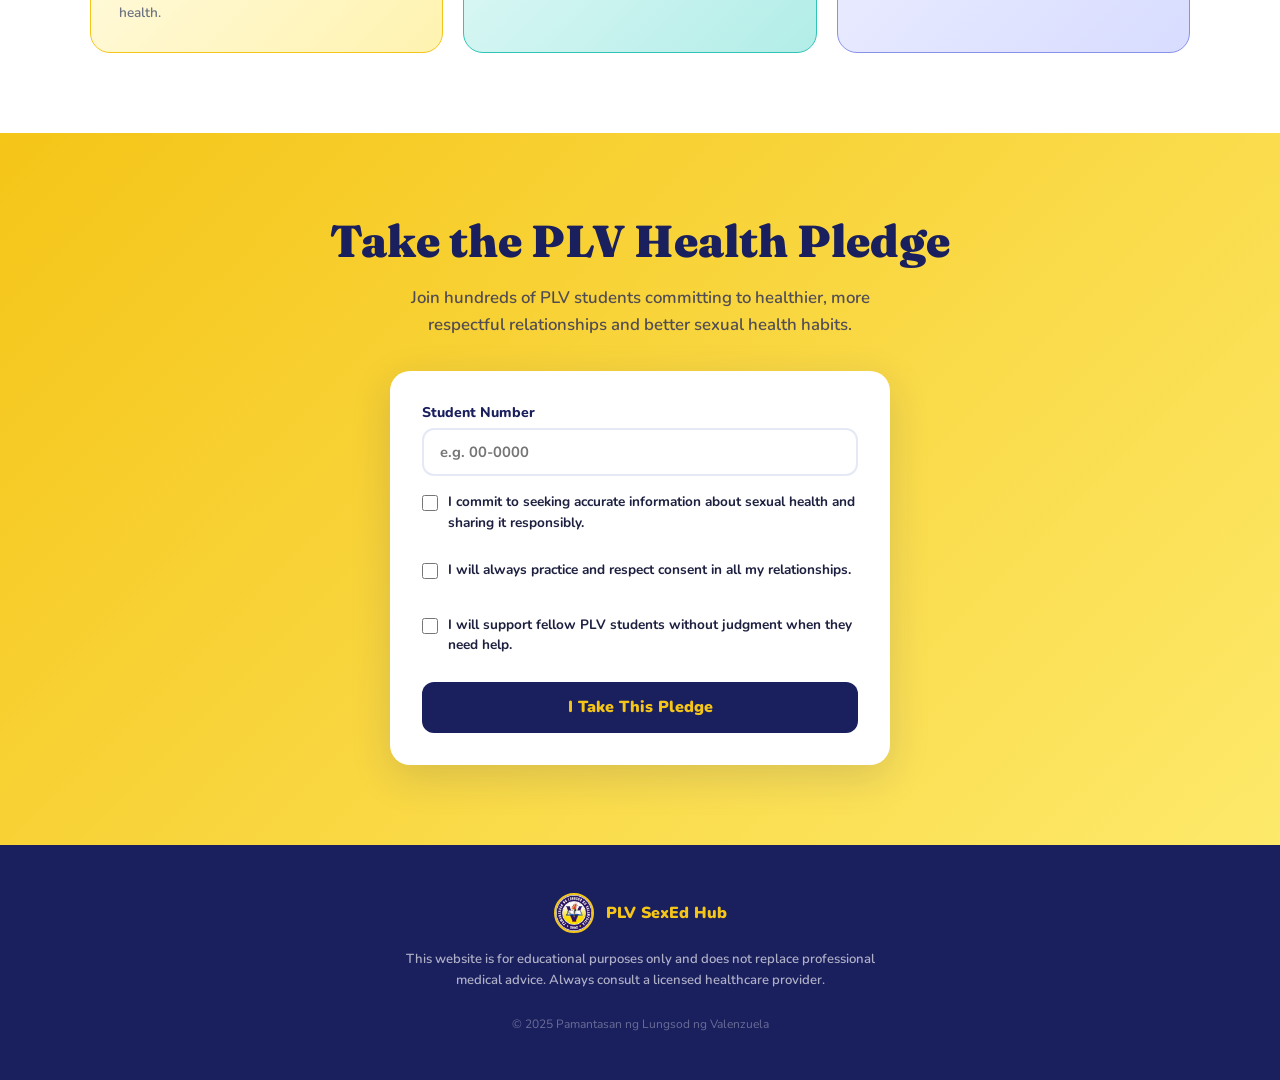
==== commit c73a2c8e: "Update index.html" ====
--- a/index.html
+++ b/index.html
@@ -382,7 +382,7 @@
   }
 
   function submitPledge() {
-    const StudentNum = document.getElementById('pname').value.trim();
+    const StudentNum = document.getElementById('pStudentNum').value.trim();
     const c1 = document.getElementById('p1').checked;
     const c2 = document.getElementById('p2').checked;
     const c3 = document.getElementById('p3').checked;
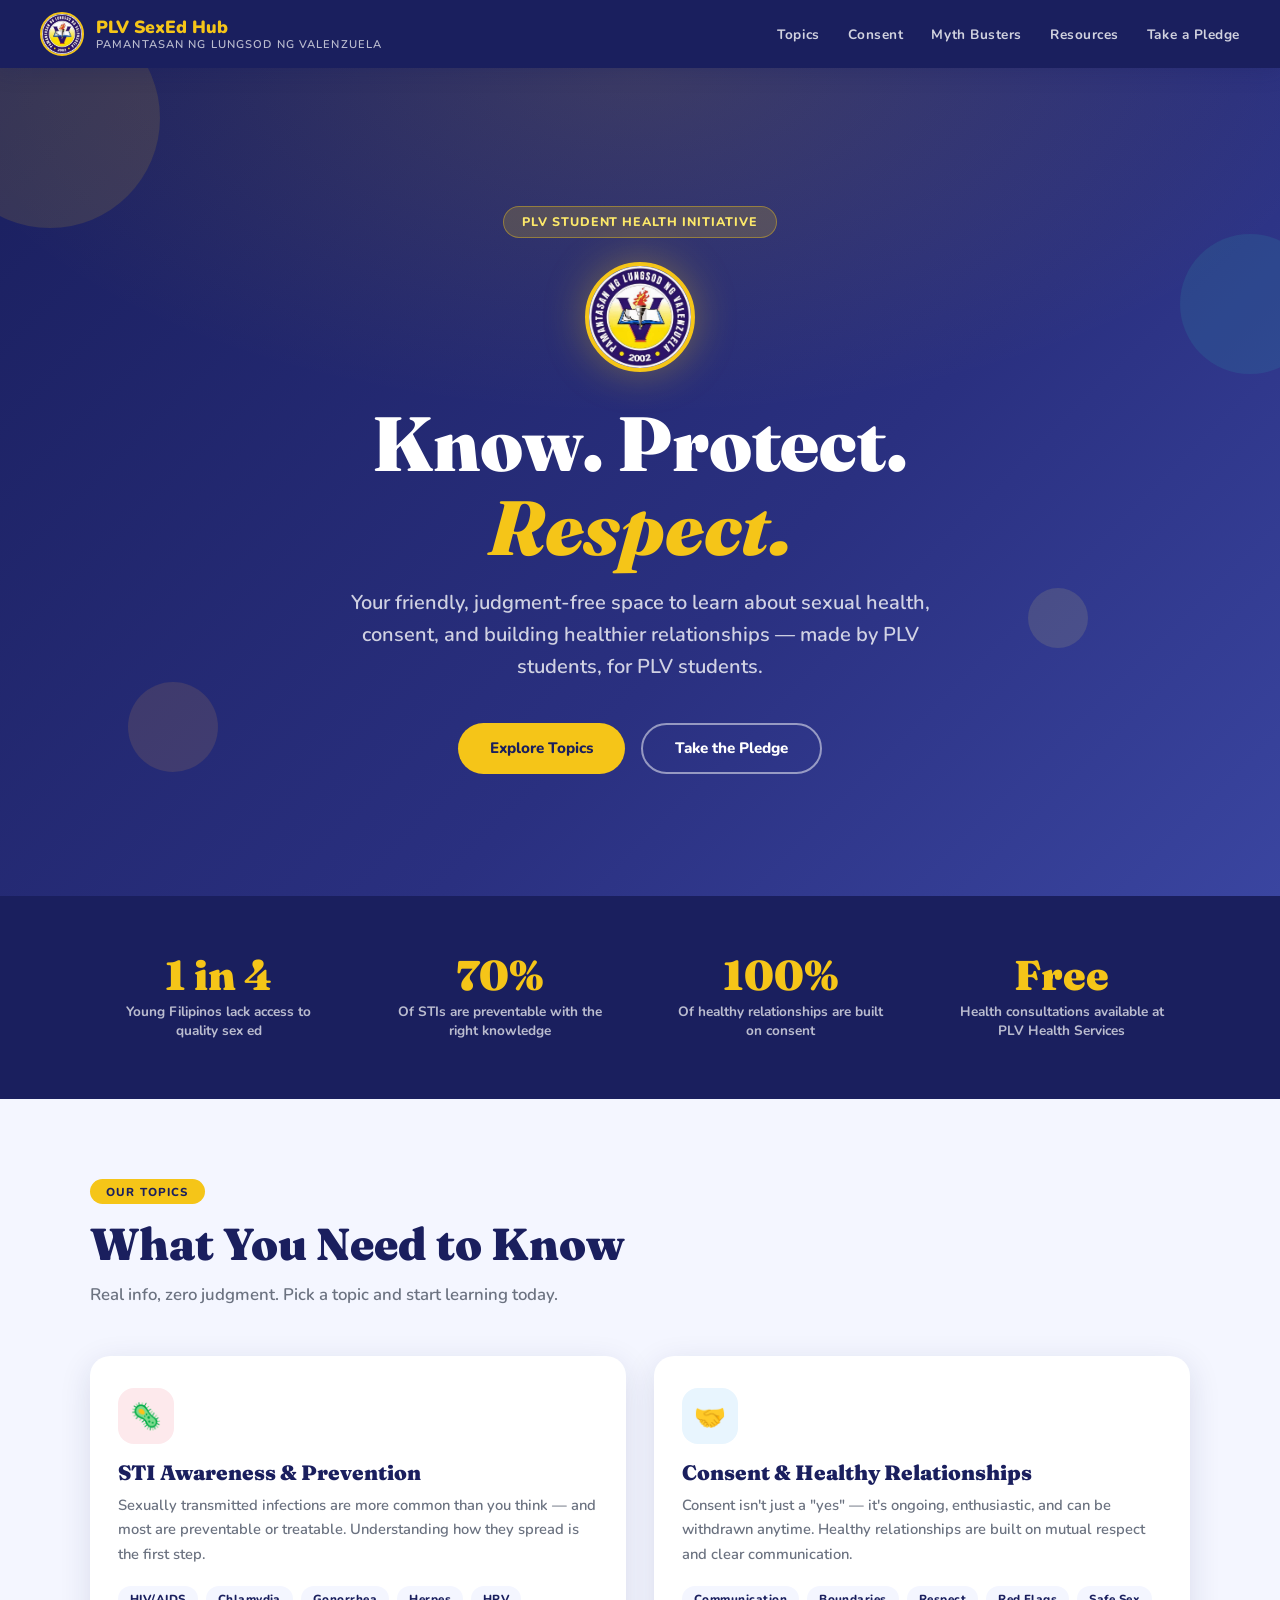
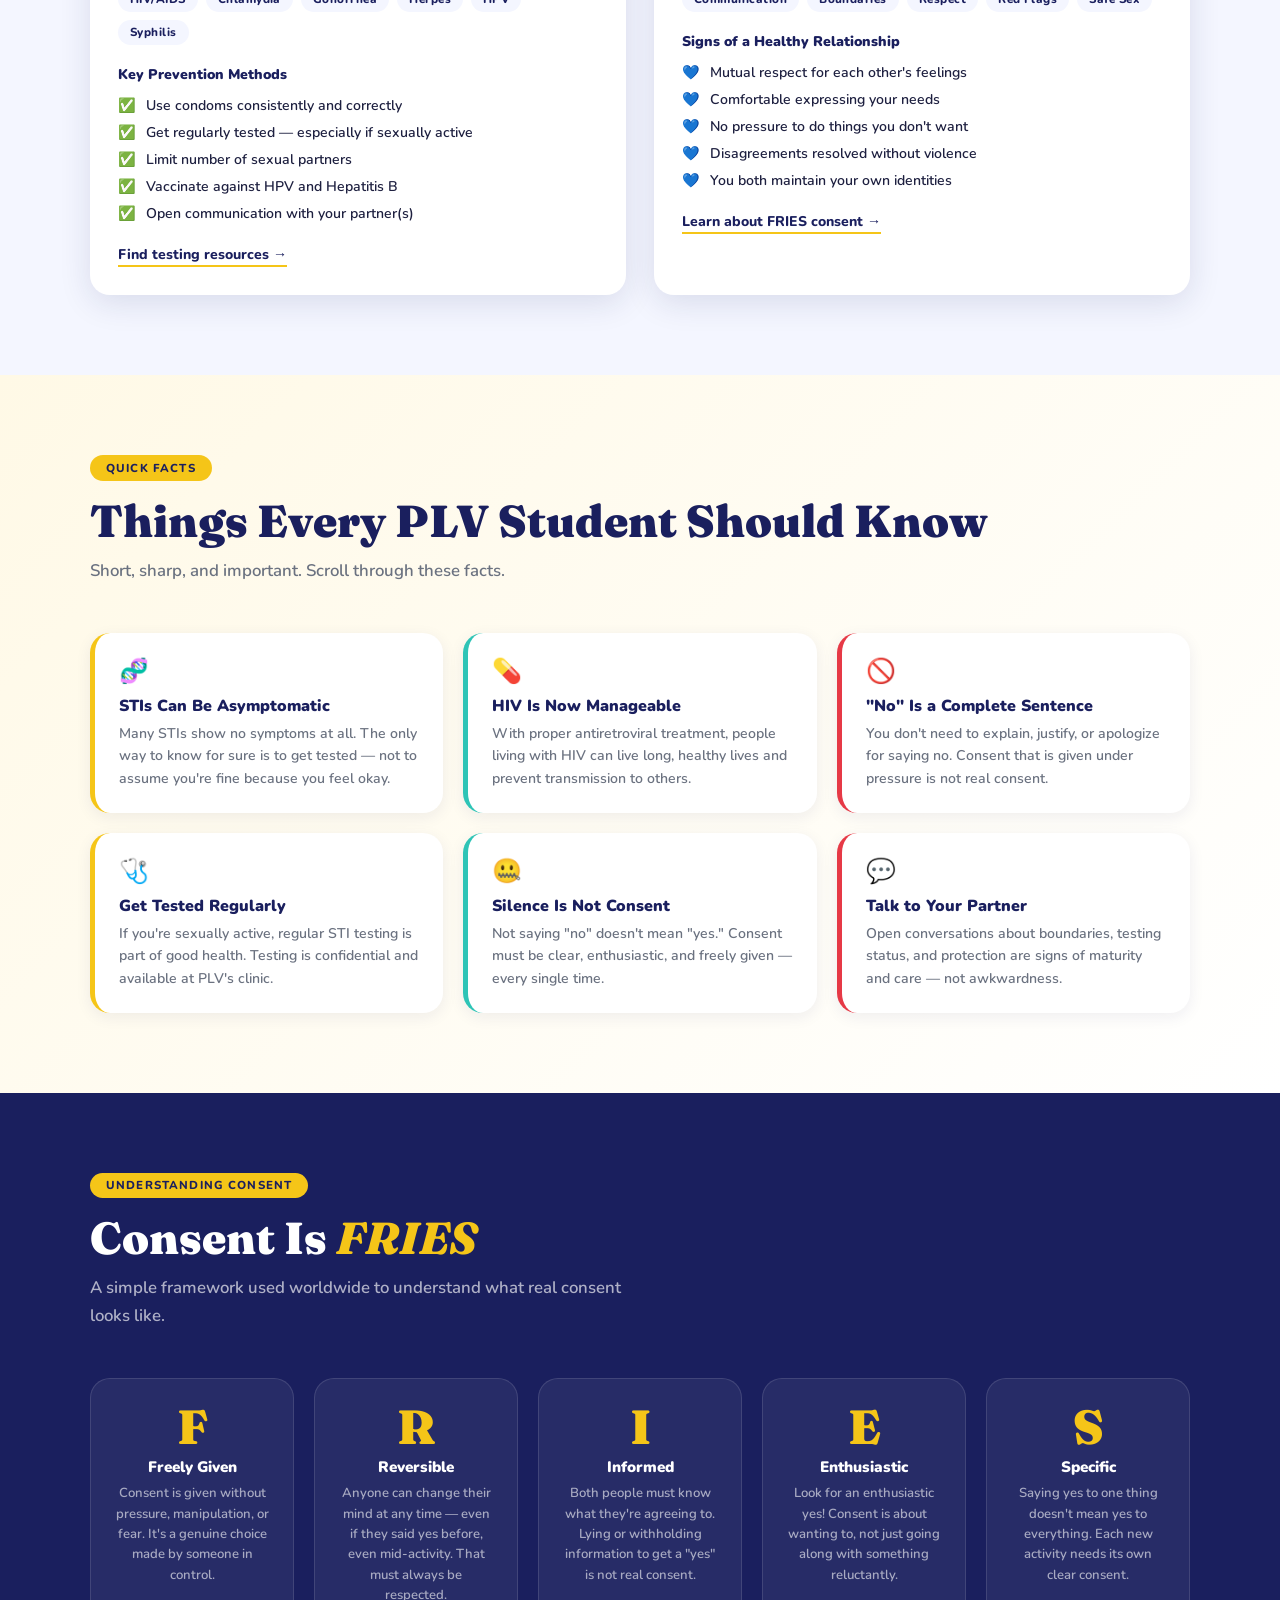
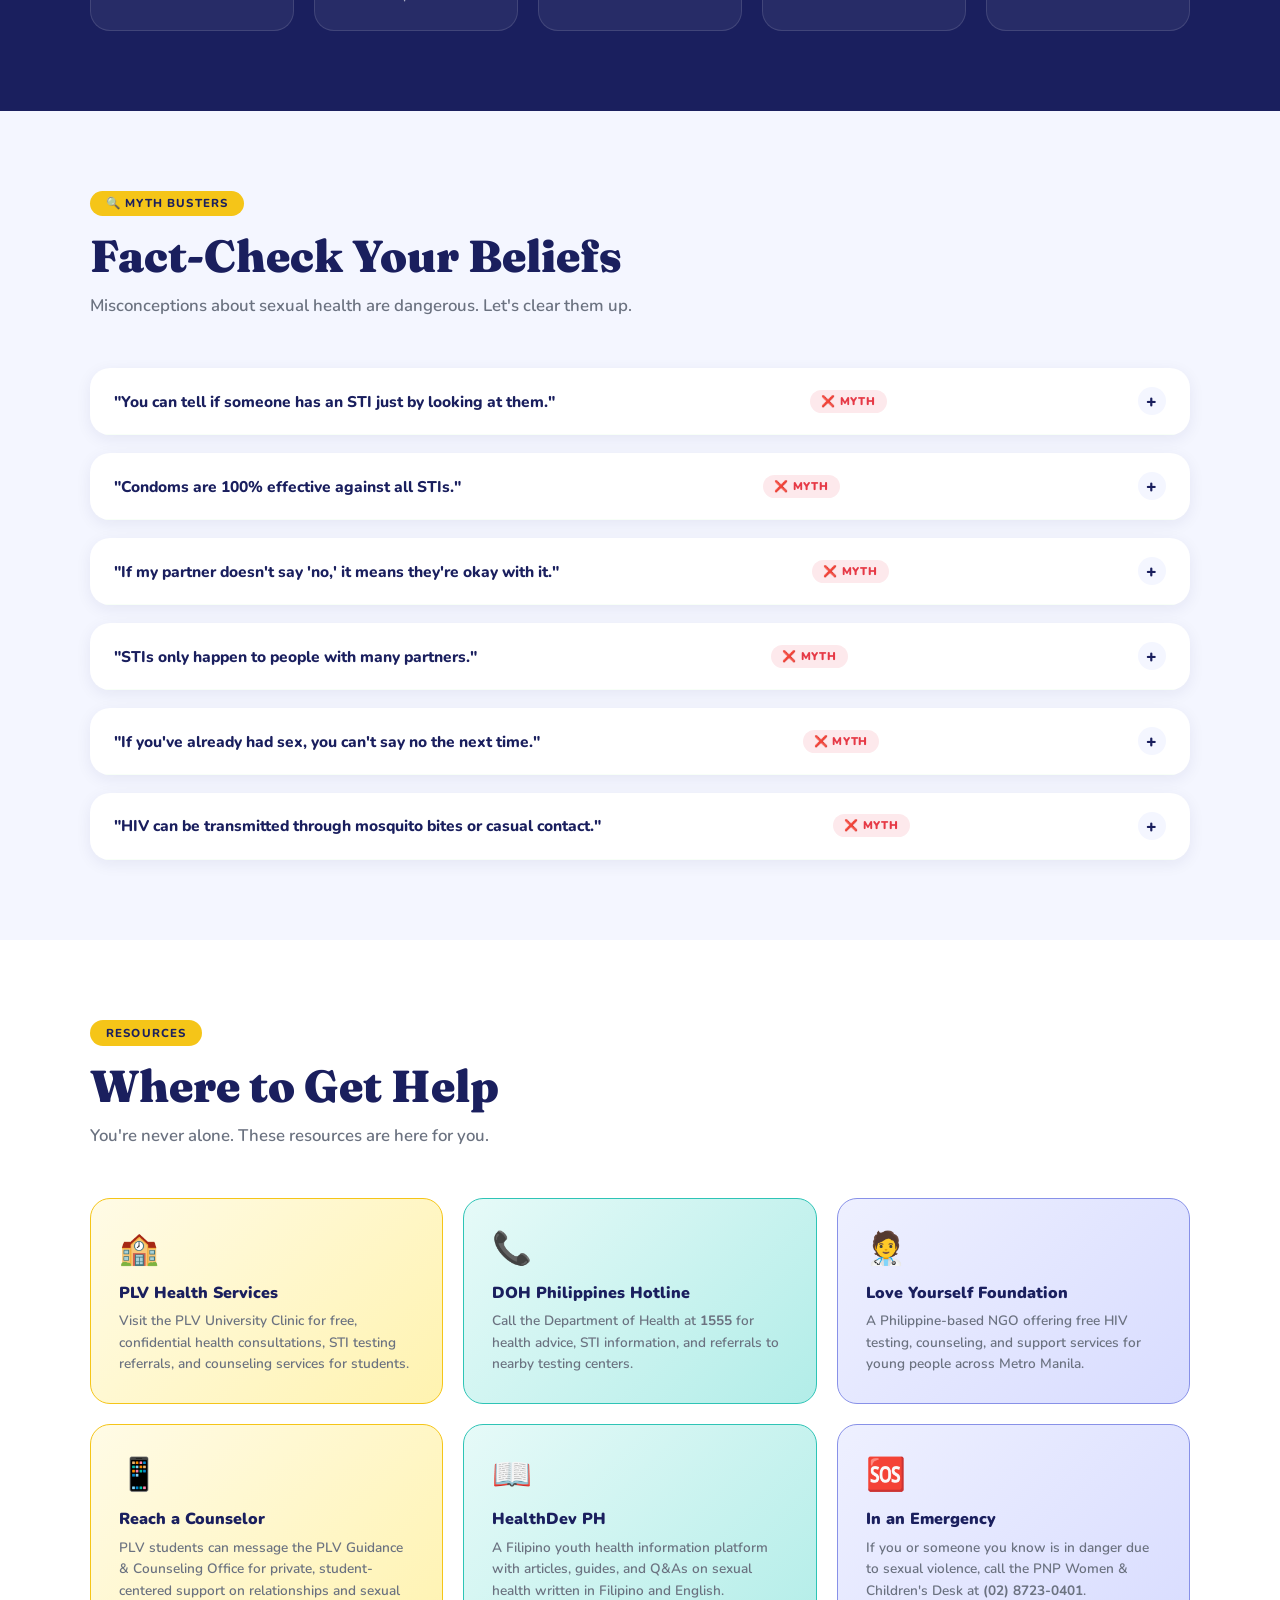
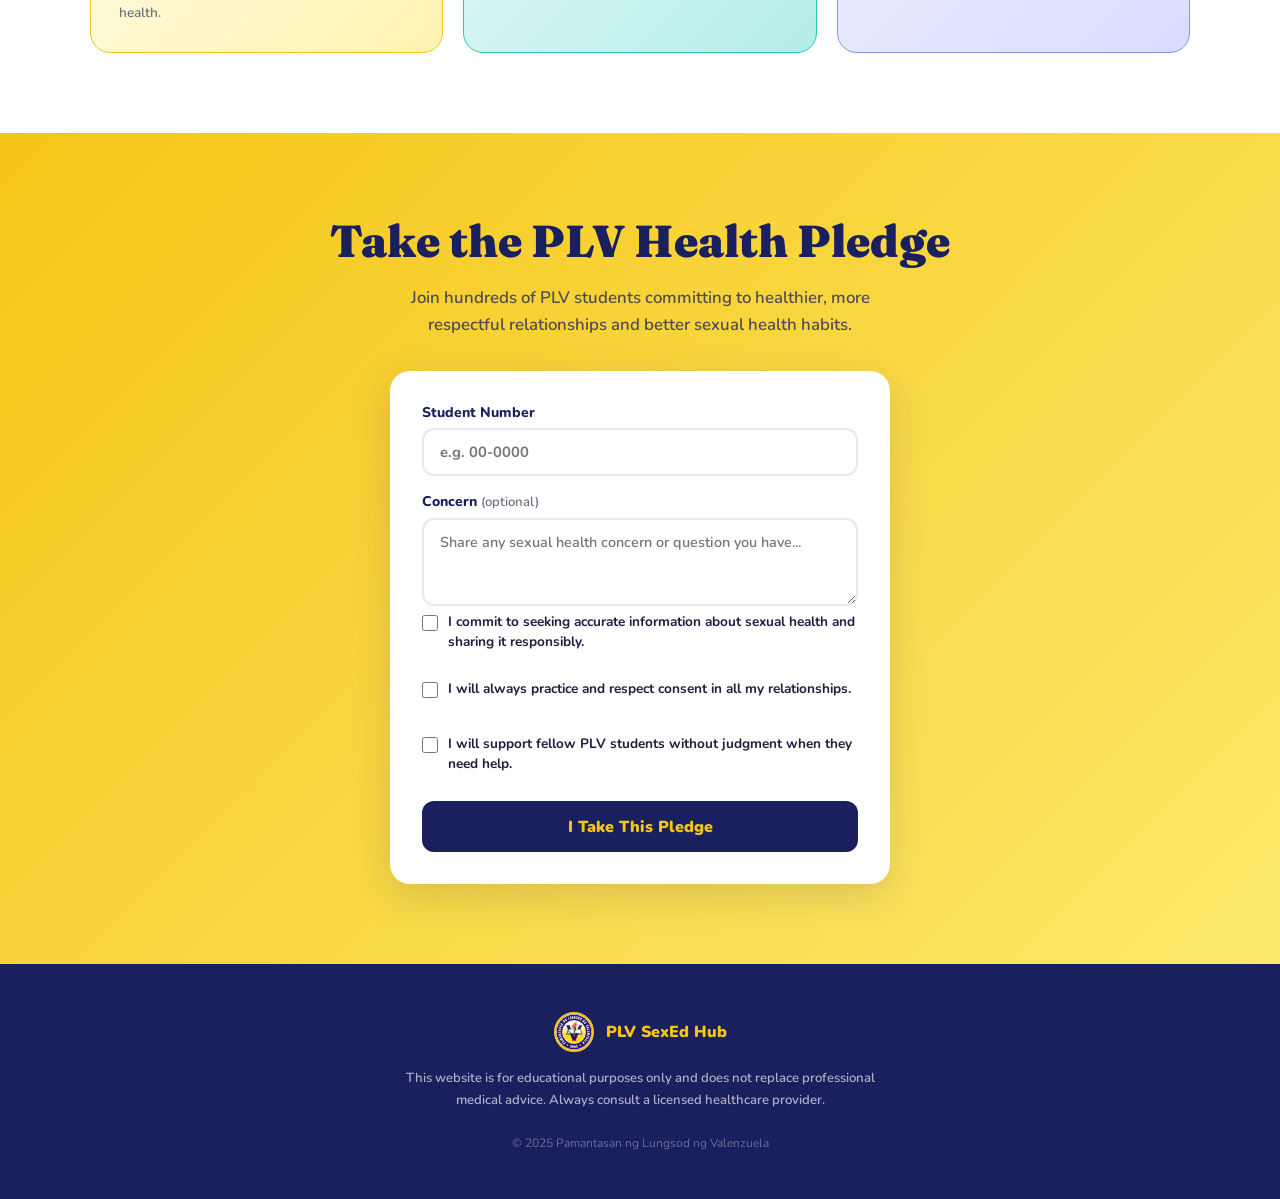
==== commit f2756cfa: "1" ====
--- a/index.html
+++ b/index.html
@@ -342,6 +342,8 @@
       <div id="pledge-form">
         <label for="pStudentNum">Student Number</label>
         <input id="pStudentNum" type="text" placeholder="e.g. 00-0000"/>
+        <label for="pConcern">Concern <span style="font-weight:600;color:#6b7280;font-size:0.82rem;">(optional)</span></label>
+        <textarea id="pConcern" placeholder="Share any sexual health concern or question you have..." rows="3" style="width:100%;padding:0.75rem 1rem;border:2px solid #e5e8f5;border-radius:12px;font-family:'Nunito',sans-serif;font-size:0.9rem;font-weight:600;color:#1e2040;outline:none;resize:vertical;transition:border-color 0.2s;" onfocus="this.style.borderColor='#1a1f5e'" onblur="this.style.borderColor='#e5e8f5'"></textarea>
         <div class="pledge-check">
           <input type="checkbox" id="p1"/>
           <label for="p1">I commit to seeking accurate information about sexual health and sharing it responsibly.</label>
@@ -383,11 +385,21 @@
 
   function submitPledge() {
     const StudentNum = document.getElementById('pStudentNum').value.trim();
+    const concern = document.getElementById('pConcern').value.trim();
     const c1 = document.getElementById('p1').checked;
     const c2 = document.getElementById('p2').checked;
     const c3 = document.getElementById('p3').checked;
     if (!StudentNum) { alert('Please enter your student number first '); return; }
     if (!c1 || !c2 || !c3) { alert('Please check all three pledge statements to continue.'); return; }
+
+    const pledges = JSON.parse(localStorage.getItem('plv_pledges') || '[]');
+    pledges.push({
+      studentNum: StudentNum,
+      concern: concern,
+      timestamp: new Date().toLocaleString('en-PH', { timeZone: 'Asia/Manila', year: 'numeric', month: 'short', day: 'numeric', hour: '2-digit', minute: '2-digit' })
+    });
+    localStorage.setItem('plv_pledges', JSON.stringify(pledges));
+
     document.getElementById('pledge-form').style.display = 'none';
     document.getElementById('pledge-thanks').style.display = 'block';
   }
